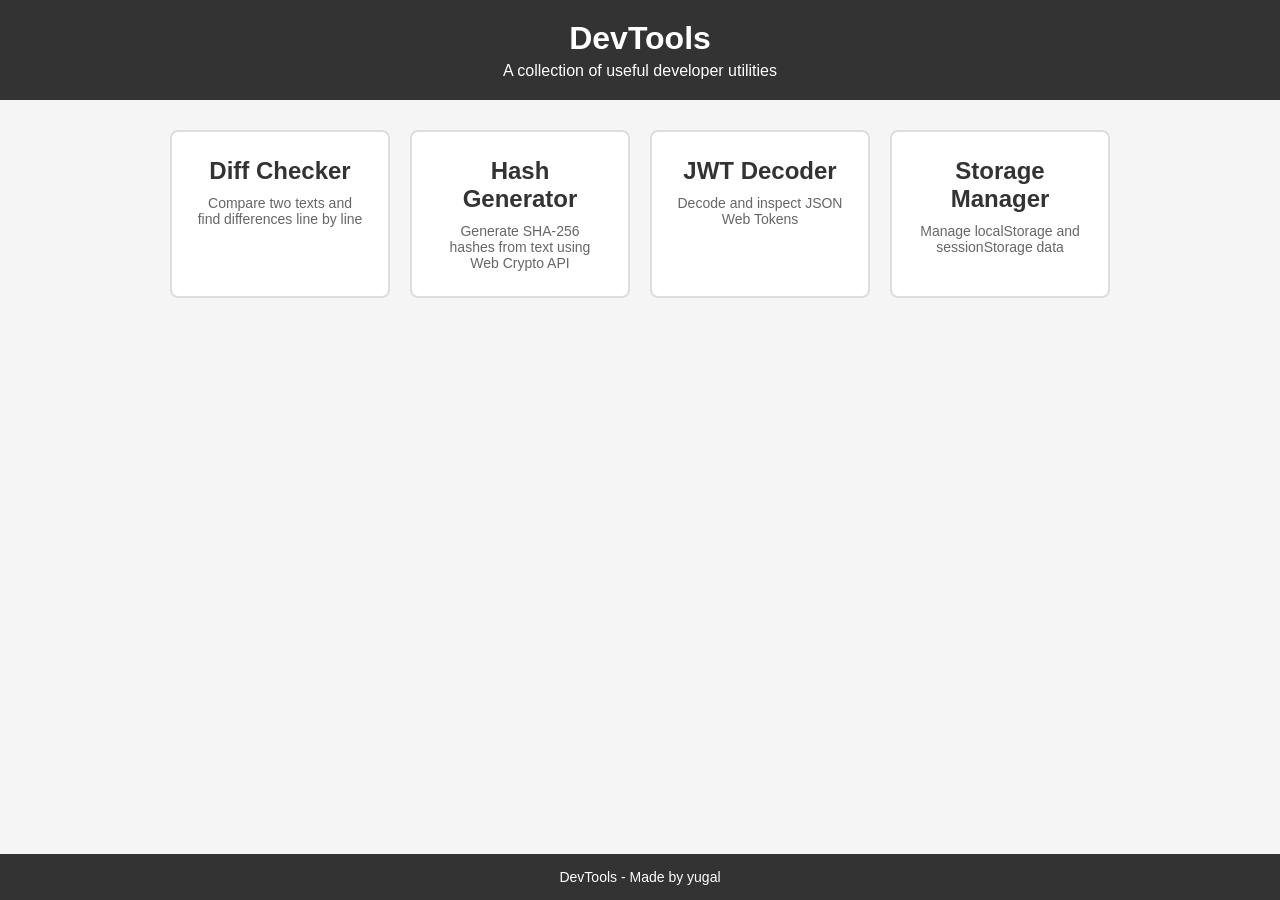
==== index.html @ 2b7f2846 "diff checker added" ====
<!DOCTYPE html>
<html lang="en">
<head>
    <meta charset="UTF-8">
    <meta name="viewport" content="width=device-width, initial-scale=1.0">
    <title>DevTools - Home</title>
    <link rel="stylesheet" href="css/style.css">
</head>
<body>
    <header>
        <h1>DevTools</h1>
        <p>A collection of useful developer utilities</p>
    </header>

    <main>
        <div class="cards">
            <a href="diff.html" class="card">
                <h2>Diff Checker</h2>
                <p>Compare two texts and find differences line by line</p>
            </a>

            <a href="hash.html" class="card">
                <h2>Hash Generator</h2>
                <p>Generate SHA-256 hashes from text using Web Crypto API</p>
            </a>

            <a href="jwt.html" class="card">
                <h2>JWT Decoder</h2>
                <p>Decode and inspect JSON Web Tokens</p>
            </a>

            <a href="storage.html" class="card">
                <h2>Storage Manager</h2>
                <p>Manage localStorage and sessionStorage data</p>
            </a>
        </div>
    </main>

    <footer>
        <p>DevTools - Made by yugal</p>
    </footer>
</body>
</html>
---- css/style.css ----
* {
    margin: 0;
    padding: 0;
    box-sizing: border-box;
}

body {
    font-family: Arial, sans-serif;
    background-color: #f5f5f5;
    min-height: 100vh;
    display: flex;
    flex-direction: column;
}

header {
    background-color: #333;
    color: white;
    padding: 20px;
    text-align: center;
}

header h1 {
    margin-bottom: 5px;
}

main {
    flex: 1;
    padding: 30px;
    max-width: 1000px;
    margin: 0 auto;
    width: 100%;
}

.cards {
    display: grid;
    grid-template-columns: repeat(auto-fit, minmax(200px, 1fr));
    gap: 20px;
}

.card {
    background-color: white;
    border: 2px solid #ddd;
    border-radius: 8px;
    padding: 25px;
    text-align: center;
    text-decoration: none;
    color: #333;
    transition: border-color 0.2s;
}

.card:hover {
    border-color: #333;
}

.card h2 {
    color: #333;
    margin-bottom: 10px;
}

.card p {
    color: #666;
    font-size: 14px;
}

footer {
    background-color: #333;
    color: white;
    padding: 15px;
    text-align: center;
    font-size: 14px;
}

/* Form elements */
.container {
    background-color: white;
    border: 2px solid #ddd;
    border-radius: 8px;
    padding: 25px;
    margin-bottom: 20px;
}

h2 {
    margin-bottom: 15px;
    color: #333;
}

label {
    display: block;
    margin-bottom: 5px;
    font-weight: bold;
}

textarea, input[type="text"] {
    width: 100%;
    padding: 10px;
    border: 1px solid #ddd;
    border-radius: 4px;
    font-family: Arial, sans-serif;
    font-size: 14px;
    margin-bottom: 15px;
}

textarea {
    resize: vertical;
}

button {
    background-color: #333;
    color: white;
    border: none;
    padding: 10px 20px;
    border-radius: 4px;
    cursor: pointer;
    font-size: 14px;
}

button:hover {
    background-color: #555;
}

.btn-secondary {
    background-color: #666;
}

.btn-secondary:hover {
    background-color: #888;
}

.btn-danger {
    background-color: #c33;
}

.btn-danger:hover {
    background-color: #a55;
}

.nav-link {
    display: inline-block;
    margin-bottom: 15px;
    color: #333;
    text-decoration: underline;
}

.result-area {
    margin-top: 20px;
    padding: 15px;
    background-color: #f9f9f9;
    border: 1px solid #ddd;
    border-radius: 4px;
    white-space: pre-wrap;
    font-family: monospace;
    font-size: 14px;
    overflow-x: auto;
}

table {
    width: 100%;
    border-collapse: collapse;
    margin-top: 15px;
}

th, td {
    border: 1px solid #ddd;
    padding: 10px;
    text-align: left;
}

th {
    background-color: #f5f5f5;
}

.copy-btn {
    margin-left: 10px;
    font-size: 12px;
    padding: 5px 10px;
}
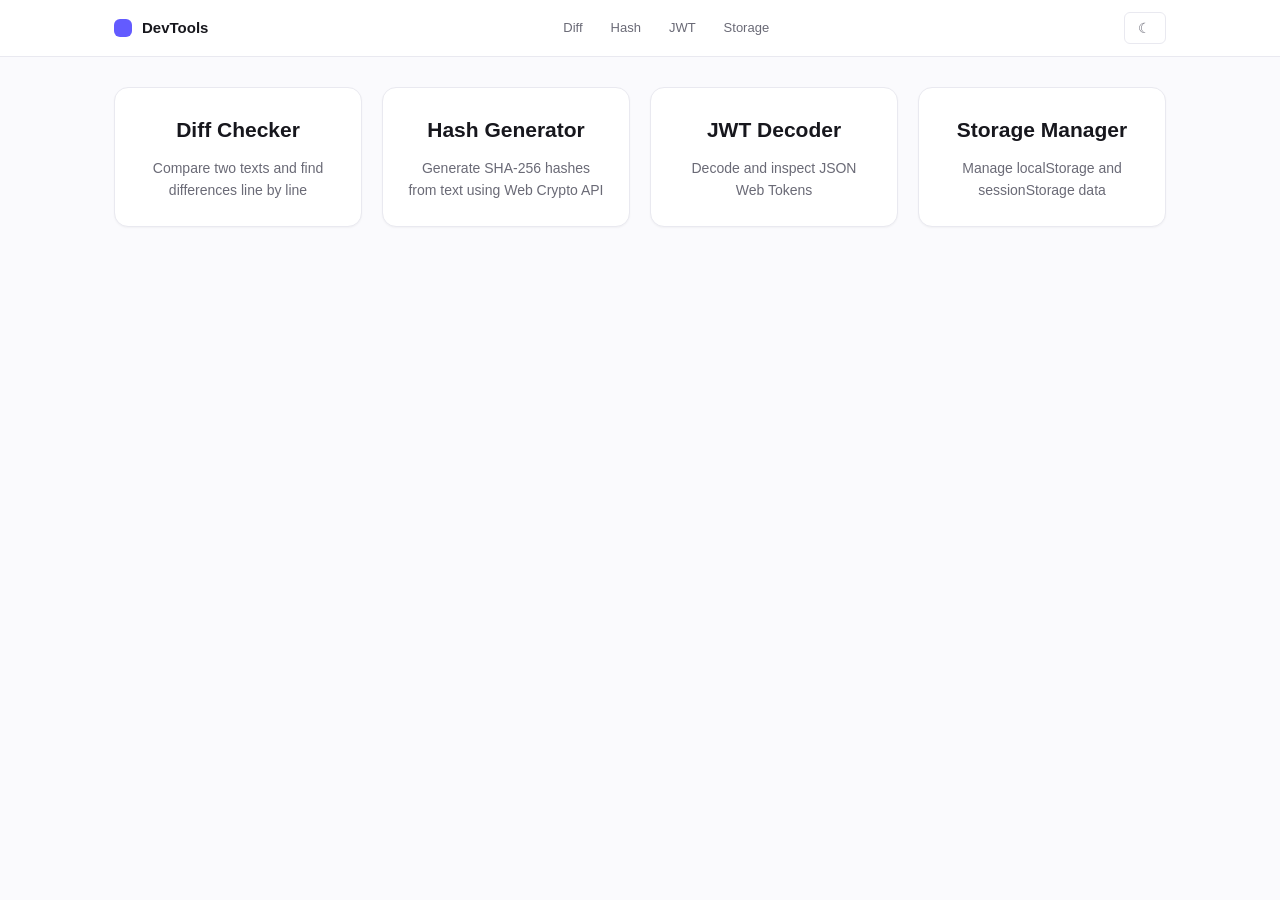
==== commit 10c81b6c: "added dark theme toggle" ====
--- a/index.html
+++ b/index.html
@@ -5,12 +5,32 @@
     <meta name="viewport" content="width=device-width, initial-scale=1.0">
     <title>DevTools - Home</title>
     <link rel="stylesheet" href="css/style.css">
+    <script>
+    (function () {
+        var t = localStorage.getItem('devtools-theme');
+        if (t !== 'dark' && t !== 'light') {
+            t = window.matchMedia('(prefers-color-scheme: dark)').matches ? 'dark' : 'light';
+        }
+        document.documentElement.dataset.theme = t;
+    })();
+    </script>
 </head>
 <body>
-    <header>
-        <h1>DevTools</h1>
-        <p>A collection of useful developer utilities</p>
-    </header>
+    <nav class="site-nav">
+        <div class="nav-inner">
+            <a class="brand" href="index.html"><span class="brand-logo"></span>DevTools</a>
+            <div class="nav-links">
+                <a class="nav-link" href="diff.html">Diff</a>
+                <a class="nav-link" href="hash.html">Hash</a>
+                <a class="nav-link" href="jwt.html">JWT</a>
+                <a class="nav-link" href="storage.html">Storage</a>
+            </div>
+            <button class="theme-toggle" type="button" aria-label="Toggle dark mode" title="Toggle dark mode" aria-pressed="false">
+                <span class="icon-moon">☾</span>
+                <span class="icon-sun">☀</span>
+            </button>
+        </div>
+    </nav>
 
     <main>
         <div class="cards">
@@ -36,8 +56,6 @@
         </div>
     </main>
 
-    <footer>
-        <p>DevTools - Made by yugal</p>
-    </footer>
+    <script src="js/theme.js"></script>
 </body>
 </html>
--- a/css/style.css
+++ b/css/style.css
@@ -1,3 +1,61 @@
+/* Design tokens */
+:root {
+    --bg: #fafafd;
+    --surface: #ffffff;
+    --surface-2: #f4f4f8;
+    --text: #17171d;
+    --text-secondary: #6a6a76;
+    --text-faint: #9a9aa6;
+    --border: #e9e9f0;
+    --border-strong: #d9d9e3;
+    --primary: #635bff;
+    --primary-hover: #5851e6;
+    --primary-soft: #eeedff;
+    --on-primary: #ffffff;
+    --success: #0e9f6e;
+    --success-soft: #e6faf3;
+    --warning: #d97a0a;
+    --warning-soft: #fff4e5;
+    --danger: #d64545;
+    --danger-soft: #fdecec;
+    --focus-ring: rgba(99, 91, 255, .25);
+    --shadow-sm: 0 1px 2px rgba(23, 23, 29, .04);
+    --shadow-md: 0 4px 12px rgba(23, 23, 29, .06);
+    --shadow-accent: 0 4px 14px rgba(99, 91, 255, .10);
+    --radius-sm: 6px;
+    --radius-md: 10px;
+    --radius-lg: 14px;
+    --font-sans: -apple-system, BlinkMacSystemFont, "Segoe UI", Roboto, "Helvetica Neue", Arial, sans-serif;
+    --font-mono: ui-monospace, "Cascadia Code", "SF Mono", Menlo, Consolas, monospace;
+    color-scheme: light;
+}
+
+:root[data-theme="dark"] {
+    --bg: #0f0f14;
+    --surface: #17171f;
+    --surface-2: #1e1e28;
+    --text: #e8e8f0;
+    --text-secondary: #9a9aa8;
+    --text-faint: #6a6a78;
+    --border: #262632;
+    --border-strong: #34344a;
+    --primary: #8784ff;
+    --primary-hover: #9694ff;
+    --primary-soft: rgba(99, 91, 255, .16);
+    --on-primary: #0f0f14;
+    --success: #3ecf8e;
+    --success-soft: rgba(14, 159, 110, .15);
+    --warning: #f5a623;
+    --warning-soft: rgba(217, 122, 10, .15);
+    --danger: #ff7a7a;
+    --danger-soft: rgba(214, 69, 69, .15);
+    --focus-ring: rgba(135, 132, 255, .28);
+    --shadow-sm: 0 1px 2px rgba(0, 0, 0, .30);
+    --shadow-md: 0 4px 12px rgba(0, 0, 0, .40);
+    --shadow-accent: 0 4px 14px rgba(135, 132, 255, .14);
+    color-scheme: dark;
+}
+
 * {
     margin: 0;
     padding: 0;
@@ -5,32 +63,131 @@
 }
 
 body {
-    font-family: Arial, sans-serif;
-    background-color: #f5f5f5;
+    font-family: var(--font-sans);
+    background-color: var(--bg);
+    color: var(--text);
     min-height: 100vh;
     display: flex;
     flex-direction: column;
-}
-
-header {
-    background-color: #333;
-    color: white;
-    padding: 20px;
-    text-align: center;
-}
-
-header h1 {
-    margin-bottom: 5px;
+    font-size: 14px;
+    line-height: 1.6;
+}
+
+/* App shell */
+.site-nav {
+    position: sticky;
+    top: 0;
+    z-index: 50;
+    background-color: var(--surface);
+    border-bottom: 1px solid var(--border);
+}
+
+.nav-inner {
+    max-width: 1100px;
+    margin: 0 auto;
+    padding: 0 24px;
+    min-height: 56px;
+    display: flex;
+    align-items: center;
+    justify-content: space-between;
+    gap: 16px;
+}
+
+.brand {
+    display: flex;
+    align-items: center;
+    gap: 10px;
+    font-size: 15px;
+    font-weight: 700;
+    color: var(--text);
+    text-decoration: none;
+}
+
+.brand-logo {
+    width: 18px;
+    height: 18px;
+    border-radius: 6px;
+    background-color: var(--primary);
+}
+
+.nav-links {
+    display: flex;
+    gap: 4px;
+    overflow-x: auto;
+}
+
+.nav-link {
+    font-size: 13px;
+    color: var(--text-secondary);
+    text-decoration: none;
+    padding: 6px 12px;
+    border-radius: 999px;
+    white-space: nowrap;
+    transition: background-color .15s ease, color .15s ease;
+}
+
+.nav-link:hover {
+    color: var(--text);
+    background-color: var(--surface-2);
+}
+
+.nav-link.active {
+    color: var(--primary);
+    background-color: var(--primary-soft);
+    font-weight: 600;
+}
+
+.theme-toggle {
+    width: 32px;
+    height: 32px;
+    flex: none;
+    display: flex;
+    align-items: center;
+    justify-content: center;
+    font-size: 14px;
+    border: 1px solid var(--border);
+    background-color: var(--surface);
+    color: var(--text-secondary);
+    border-radius: var(--radius-sm);
+    cursor: pointer;
+    transition: border-color .15s ease, color .15s ease;
+}
+
+.theme-toggle:hover {
+    border-color: var(--border-strong);
+    color: var(--text);
+}
+
+.theme-toggle .icon-sun {
+    display: none;
+}
+
+:root[data-theme="dark"] .theme-toggle .icon-sun {
+    display: inline;
+}
+
+:root[data-theme="dark"] .theme-toggle .icon-moon {
+    display: none;
+}
+
+@media (max-width: 640px) {
+    .nav-inner {
+        flex-direction: column;
+        align-items: stretch;
+        padding: 10px 16px;
+        gap: 8px;
+    }
 }
 
 main {
     flex: 1;
-    padding: 30px;
-    max-width: 1000px;
+    padding: 30px 24px;
+    max-width: 1100px;
     margin: 0 auto;
     width: 100%;
 }
 
+/* Legacy components, tokenized (redesigned in the next commit) */
 .cards {
     display: grid;
     grid-template-columns: repeat(auto-fit, minmax(200px, 1fr));
@@ -38,64 +195,64 @@
 }
 
 .card {
-    background-color: white;
-    border: 2px solid #ddd;
-    border-radius: 8px;
+    background-color: var(--surface);
+    border: 1px solid var(--border);
+    border-radius: var(--radius-lg);
     padding: 25px;
     text-align: center;
     text-decoration: none;
-    color: #333;
-    transition: border-color 0.2s;
+    color: var(--text);
+    box-shadow: var(--shadow-sm);
+    transition: border-color .2s ease, box-shadow .2s ease, transform .2s ease;
 }
 
 .card:hover {
-    border-color: #333;
+    border-color: var(--border-strong);
 }
 
 .card h2 {
-    color: #333;
+    color: var(--text);
     margin-bottom: 10px;
 }
 
 .card p {
-    color: #666;
-    font-size: 14px;
-}
-
-footer {
-    background-color: #333;
-    color: white;
-    padding: 15px;
-    text-align: center;
-    font-size: 14px;
-}
-
-/* Form elements */
+    color: var(--text-secondary);
+    font-size: 14px;
+}
+
 .container {
-    background-color: white;
-    border: 2px solid #ddd;
-    border-radius: 8px;
+    background-color: var(--surface);
+    border: 1px solid var(--border);
+    border-radius: var(--radius-lg);
     padding: 25px;
     margin-bottom: 20px;
+    box-shadow: var(--shadow-sm);
 }
 
 h2 {
     margin-bottom: 15px;
-    color: #333;
+    color: var(--text);
+}
+
+h3 {
+    color: var(--text);
 }
 
 label {
     display: block;
     margin-bottom: 5px;
     font-weight: bold;
+    color: var(--text-secondary);
 }
 
 textarea, input[type="text"] {
     width: 100%;
     padding: 10px;
-    border: 1px solid #ddd;
-    border-radius: 4px;
-    font-family: Arial, sans-serif;
+    border: 1px solid var(--border);
+    background-color: var(--surface);
+    color: var(--text);
+    border-radius: var(--radius-sm);
+    font-family: var(--font-sans);
     font-size: 14px;
     margin-bottom: 15px;
 }
@@ -105,51 +262,52 @@
 }
 
 button {
-    background-color: #333;
-    color: white;
+    background-color: var(--primary);
+    color: var(--on-primary);
     border: none;
     padding: 10px 20px;
-    border-radius: 4px;
+    border-radius: var(--radius-sm);
     cursor: pointer;
     font-size: 14px;
+    font-family: var(--font-sans);
+    transition: background-color .15s ease;
 }
 
 button:hover {
-    background-color: #555;
+    background-color: var(--primary-hover);
 }
 
 .btn-secondary {
-    background-color: #666;
+    background-color: var(--surface);
+    color: var(--text);
+    border: 1px solid var(--border-strong);
 }
 
 .btn-secondary:hover {
-    background-color: #888;
+    background-color: var(--surface-2);
 }
 
 .btn-danger {
-    background-color: #c33;
+    background-color: var(--danger-soft);
+    color: var(--danger);
+    border: 1px solid var(--danger);
 }
 
 .btn-danger:hover {
-    background-color: #a55;
-}
-
-.nav-link {
-    display: inline-block;
-    margin-bottom: 15px;
-    color: #333;
-    text-decoration: underline;
+    background-color: var(--danger);
+    color: #ffffff;
 }
 
 .result-area {
     margin-top: 20px;
     padding: 15px;
-    background-color: #f9f9f9;
-    border: 1px solid #ddd;
-    border-radius: 4px;
+    background-color: var(--surface-2);
+    border: 1px solid var(--border);
+    border-radius: var(--radius-sm);
     white-space: pre-wrap;
-    font-family: monospace;
-    font-size: 14px;
+    font-family: var(--font-mono);
+    font-size: 14px;
+    color: var(--text);
     overflow-x: auto;
 }
 
@@ -160,13 +318,18 @@
 }
 
 th, td {
-    border: 1px solid #ddd;
+    border-bottom: 1px solid var(--border);
     padding: 10px;
     text-align: left;
+    color: var(--text);
 }
 
 th {
-    background-color: #f5f5f5;
+    background-color: var(--surface-2);
+    color: var(--text-faint);
+    font-size: 11px;
+    text-transform: uppercase;
+    letter-spacing: .06em;
 }
 
 .copy-btn {
@@ -174,3 +337,8 @@
     font-size: 12px;
     padding: 5px 10px;
 }
+
+:focus-visible {
+    outline: 2px solid var(--primary);
+    outline-offset: 2px;
+}
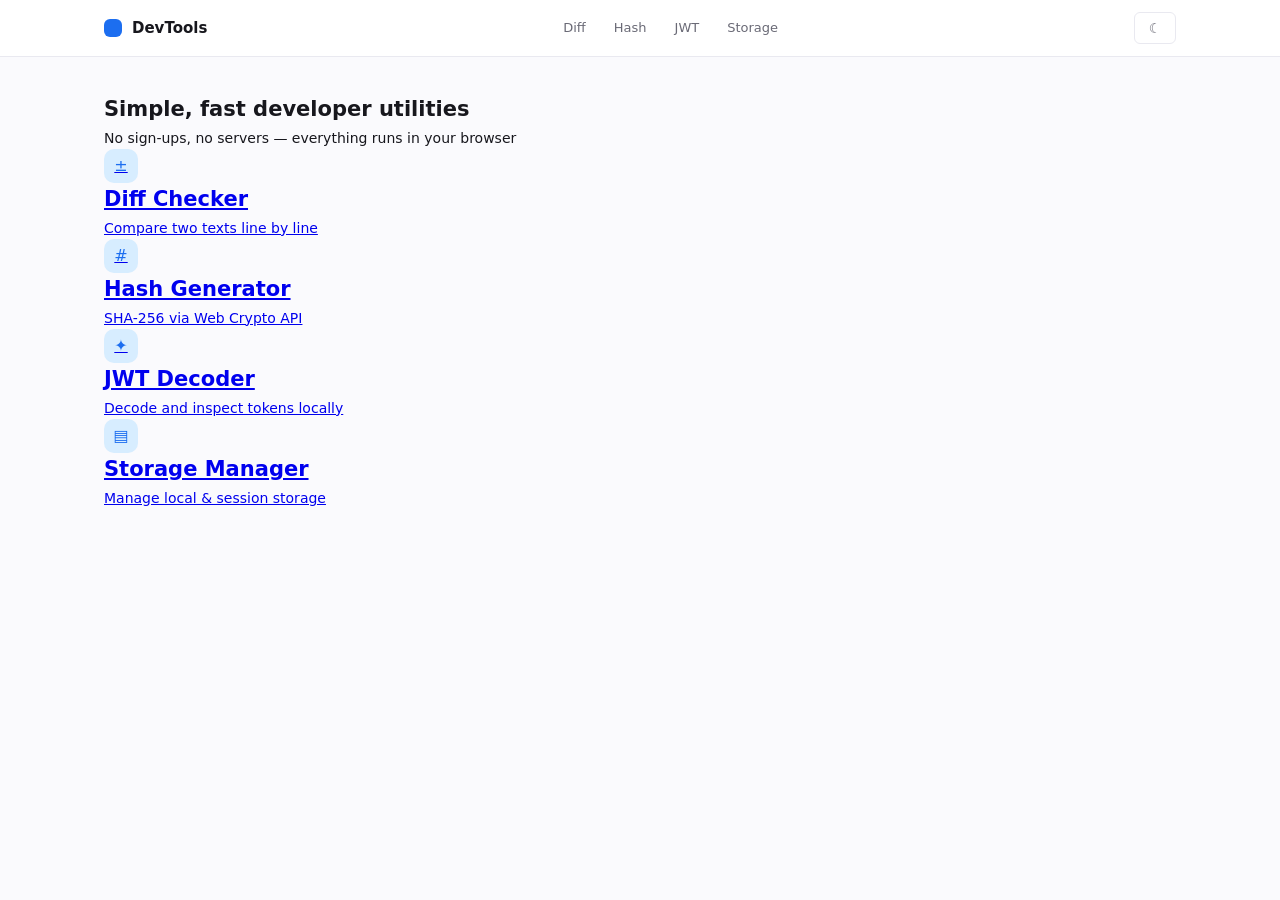
==== commit 621450ee: "redesigned ui with clean design system" ====
--- a/index.html
+++ b/index.html
@@ -33,25 +33,34 @@
     </nav>
 
     <main>
+        <section class="hero">
+            <h1>Simple, fast developer utilities</h1>
+            <p>No sign-ups, no servers — everything runs in your browser</p>
+        </section>
+
         <div class="cards">
-            <a href="diff.html" class="card">
+            <a href="diff.html" class="tool-card">
+                <div class="tool-icon tint-blue">±</div>
                 <h2>Diff Checker</h2>
-                <p>Compare two texts and find differences line by line</p>
+                <p>Compare two texts line by line</p>
             </a>
 
-            <a href="hash.html" class="card">
+            <a href="hash.html" class="tool-card">
+                <div class="tool-icon tint-indigo">#</div>
                 <h2>Hash Generator</h2>
-                <p>Generate SHA-256 hashes from text using Web Crypto API</p>
+                <p>SHA-256 via Web Crypto API</p>
             </a>
 
-            <a href="jwt.html" class="card">
+            <a href="jwt.html" class="tool-card">
+                <div class="tool-icon tint-green">✦</div>
                 <h2>JWT Decoder</h2>
-                <p>Decode and inspect JSON Web Tokens</p>
+                <p>Decode and inspect tokens locally</p>
             </a>
 
-            <a href="storage.html" class="card">
+            <a href="storage.html" class="tool-card">
+                <div class="tool-icon tint-amber">▤</div>
                 <h2>Storage Manager</h2>
-                <p>Manage localStorage and sessionStorage data</p>
+                <p>Manage local & session storage</p>
             </a>
         </div>
     </main>
--- a/css/style.css
+++ b/css/style.css
@@ -8,9 +8,9 @@
     --text-faint: #9a9aa6;
     --border: #e9e9f0;
     --border-strong: #d9d9e3;
-    --primary: #635bff;
-    --primary-hover: #5851e6;
-    --primary-soft: #eeedff;
+    --primary: oklch(57% 0.21 260);
+    --primary-hover: oklch(50% 0.22 260);
+    --primary-soft: oklch(94% 0.05 258);
     --on-primary: #ffffff;
     --success: #0e9f6e;
     --success-soft: #e6faf3;
@@ -18,41 +18,42 @@
     --warning-soft: #fff4e5;
     --danger: #d64545;
     --danger-soft: #fdecec;
-    --focus-ring: rgba(99, 91, 255, .25);
+    --focus-ring: oklch(57% 0.21 260 / .25);
     --shadow-sm: 0 1px 2px rgba(23, 23, 29, .04);
     --shadow-md: 0 4px 12px rgba(23, 23, 29, .06);
-    --shadow-accent: 0 4px 14px rgba(99, 91, 255, .10);
+    --shadow-accent: 0 4px 14px oklch(57% 0.21 260 / .10);
     --radius-sm: 6px;
     --radius-md: 10px;
     --radius-lg: 14px;
-    --font-sans: -apple-system, BlinkMacSystemFont, "Segoe UI", Roboto, "Helvetica Neue", Arial, sans-serif;
-    --font-mono: ui-monospace, "Cascadia Code", "SF Mono", Menlo, Consolas, monospace;
+    --font-display: "Space Grotesk", "Inter", ui-sans-serif, system-ui, -apple-system, "Segoe UI", sans-serif;
+    --font-sans: "Inter", ui-sans-serif, system-ui, -apple-system, BlinkMacSystemFont, "Segoe UI", Roboto, "Helvetica Neue", Arial, sans-serif;
+    --font-mono: "JetBrains Mono", ui-monospace, "Cascadia Code", "SF Mono", Menlo, Consolas, monospace;
     color-scheme: light;
 }
 
 :root[data-theme="dark"] {
-    --bg: #0f0f14;
-    --surface: #17171f;
-    --surface-2: #1e1e28;
-    --text: #e8e8f0;
-    --text-secondary: #9a9aa8;
-    --text-faint: #6a6a78;
-    --border: #262632;
-    --border-strong: #34344a;
-    --primary: #8784ff;
-    --primary-hover: #9694ff;
-    --primary-soft: rgba(99, 91, 255, .16);
-    --on-primary: #0f0f14;
-    --success: #3ecf8e;
-    --success-soft: rgba(14, 159, 110, .15);
-    --warning: #f5a623;
-    --warning-soft: rgba(217, 122, 10, .15);
-    --danger: #ff7a7a;
-    --danger-soft: rgba(214, 69, 69, .15);
-    --focus-ring: rgba(135, 132, 255, .28);
-    --shadow-sm: 0 1px 2px rgba(0, 0, 0, .30);
-    --shadow-md: 0 4px 12px rgba(0, 0, 0, .40);
-    --shadow-accent: 0 4px 14px rgba(135, 132, 255, .14);
+    --bg: #0a0a0a;
+    --surface: #141414;
+    --surface-2: #1b1b1b;
+    --text: #f4f4f5;
+    --text-secondary: #a1a1aa;
+    --text-faint: #71717a;
+    --border: #27272a;
+    --border-strong: #3f3f46;
+    --primary: oklch(70% 0.17 262);
+    --primary-hover: oklch(76% 0.15 262);
+    --primary-soft: oklch(27% 0.07 260);
+    --on-primary: #0a0a0a;
+    --success: #4ade80;
+    --success-soft: rgba(74, 222, 128, .15);
+    --warning: #fbbf24;
+    --warning-soft: rgba(251, 191, 36, .15);
+    --danger: #f87171;
+    --danger-soft: rgba(248, 113, 113, .15);
+    --focus-ring: oklch(70% 0.17 262 / .30);
+    --shadow-sm: 0 1px 2px rgba(0, 0, 0, .45);
+    --shadow-md: 0 4px 12px rgba(0, 0, 0, .55);
+    --shadow-accent: 0 4px 14px oklch(70% 0.17 262 / .16);
     color-scheme: dark;
 }
 
@@ -83,7 +84,7 @@
 }
 
 .nav-inner {
-    max-width: 1100px;
+    max-width: 1120px;
     margin: 0 auto;
     padding: 0 24px;
     min-height: 56px;
@@ -107,7 +108,7 @@
     width: 18px;
     height: 18px;
     border-radius: 6px;
-    background-color: var(--primary);
+    background: var(--primary);
 }
 
 .nav-links {
@@ -181,100 +182,127 @@
 
 main {
     flex: 1;
-    padding: 30px 24px;
-    max-width: 1100px;
+    padding: 36px 24px 64px;
+    max-width: 1120px;
     margin: 0 auto;
     width: 100%;
 }
 
-/* Legacy components, tokenized (redesigned in the next commit) */
-.cards {
-    display: grid;
-    grid-template-columns: repeat(auto-fit, minmax(200px, 1fr));
-    gap: 20px;
-}
-
-.card {
+/* Page header (tool pages) */
+.page-head {
+    display: flex;
+    align-items: center;
+    gap: 14px;
+    margin-bottom: 24px;
+}
+
+.page-title {
+    font-family: var(--font-display);
+    font-size: 26px;
+    font-weight: 600;
+    letter-spacing: -.025em;
+    color: var(--text);
+    line-height: 1.2;
+}
+
+.page-desc {
+    font-size: 13px;
+    color: var(--text-secondary);
+    margin-top: 2px;
+}
+
+/* Tool icon chips */
+.tool-icon {
+    width: 34px;
+    height: 34px;
+    flex: none;
+    display: flex;
+    align-items: center;
+    justify-content: center;
+    border-radius: var(--radius-md);
+    font-size: 16px;
+    transition: transform .15s ease;
+}
+
+.tint-indigo, .tint-blue, .tint-green, .tint-amber {
+    background: var(--primary-soft);
+    color: var(--primary);
+}
+
+
+/* Content panels */
+.container {
     background-color: var(--surface);
     border: 1px solid var(--border);
-    border-radius: var(--radius-lg);
-    padding: 25px;
-    text-align: center;
-    text-decoration: none;
-    color: var(--text);
-    box-shadow: var(--shadow-sm);
-    transition: border-color .2s ease, box-shadow .2s ease, transform .2s ease;
-}
-
-.card:hover {
-    border-color: var(--border-strong);
-}
-
-.card h2 {
-    color: var(--text);
-    margin-bottom: 10px;
-}
-
-.card p {
-    color: var(--text-secondary);
-    font-size: 14px;
-}
-
-.container {
-    background-color: var(--surface);
-    border: 1px solid var(--border);
-    border-radius: var(--radius-lg);
-    padding: 25px;
+    border-radius: var(--radius-md);
+    padding: 20px;
     margin-bottom: 20px;
     box-shadow: var(--shadow-sm);
 }
 
-h2 {
-    margin-bottom: 15px;
-    color: var(--text);
-}
-
 h3 {
-    color: var(--text);
-}
-
+    font-size: 15px;
+    font-weight: 600;
+    color: var(--text);
+    margin-bottom: 12px;
+}
+
+/* Forms */
 label {
     display: block;
-    margin-bottom: 5px;
-    font-weight: bold;
+    font-size: 13px;
+    font-weight: 600;
     color: var(--text-secondary);
-}
-
-textarea, input[type="text"] {
+    margin-bottom: 6px;
+}
+
+textarea, input[type="text"], select {
     width: 100%;
-    padding: 10px;
+    padding: 10px 12px;
     border: 1px solid var(--border);
     background-color: var(--surface);
     color: var(--text);
     border-radius: var(--radius-sm);
     font-family: var(--font-sans);
-    font-size: 14px;
-    margin-bottom: 15px;
+    font-size: 13.5px;
+    margin-bottom: 14px;
+    transition: border-color .15s ease, box-shadow .15s ease;
+}
+
+textarea:focus, input[type="text"]:focus, select:focus {
+    outline: none;
+    border-color: var(--primary);
+    box-shadow: 0 0 0 3px var(--focus-ring);
 }
 
 textarea {
     resize: vertical;
 }
 
+textarea.mono, input.mono {
+    font-family: var(--font-mono);
+    font-size: 13px;
+}
+
+/* Buttons */
 button {
+    font-family: var(--font-sans);
+    font-size: 14px;
+    padding: 10px 20px;
+    border-radius: var(--radius-sm);
+    border: none;
+    cursor: pointer;
     background-color: var(--primary);
     color: var(--on-primary);
-    border: none;
-    padding: 10px 20px;
-    border-radius: var(--radius-sm);
-    cursor: pointer;
-    font-size: 14px;
-    font-family: var(--font-sans);
-    transition: background-color .15s ease;
+    transition: background-color .15s ease, color .15s ease, border-color .15s ease;
 }
 
 button:hover {
     background-color: var(--primary-hover);
+}
+
+button + button {
+    margin-left: 8px;
 }
 
 .btn-secondary {
@@ -298,47 +326,59 @@
     color: #ffffff;
 }
 
-.result-area {
-    margin-top: 20px;
-    padding: 15px;
-    background-color: var(--surface-2);
-    border: 1px solid var(--border);
-    border-radius: var(--radius-sm);
-    white-space: pre-wrap;
-    font-family: var(--font-mono);
-    font-size: 14px;
-    color: var(--text);
-    overflow-x: auto;
-}
-
-table {
-    width: 100%;
-    border-collapse: collapse;
-    margin-top: 15px;
-}
-
-th, td {
-    border-bottom: 1px solid var(--border);
-    padding: 10px;
-    text-align: left;
-    color: var(--text);
-}
-
-th {
-    background-color: var(--surface-2);
-    color: var(--text-faint);
-    font-size: 11px;
-    text-transform: uppercase;
-    letter-spacing: .06em;
-}
-
 .copy-btn {
     margin-left: 10px;
     font-size: 12px;
     padding: 5px 10px;
 }
 
+.action-btn {
+    padding: 5px 10px;
+    font-size: 12px;
+}
+
+/* Browser surfaces: selection + scrollbars themed from the palette */
+::selection {
+    background: rgba(99, 91, 255, .22);
+}
+
+:root[data-theme="dark"] ::selection {
+    background: rgba(135, 132, 255, .30);
+}
+
+::-webkit-scrollbar {
+    width: 10px;
+    height: 10px;
+}
+
+::-webkit-scrollbar-track {
+    background: transparent;
+}
+
+::-webkit-scrollbar-thumb {
+    background: var(--border-strong);
+    border-radius: 999px;
+    border: 2px solid var(--bg);
+}
+
+::-webkit-scrollbar-thumb:hover {
+    background: var(--text-faint);
+}
+
+/* Focus visibility + reduced motion */
 :focus-visible {
     outline: 2px solid var(--primary);
     outline-offset: 2px;
-}
+    border-radius: var(--radius-sm);
+}
+
+@media (prefers-reduced-motion: reduce) {
+    html {
+        scroll-behavior: auto;
+    }
+
+    *, *::before, *::after {
+        transition-duration: .01ms !important;
+        animation-duration: .01ms !important;
+    }
+}
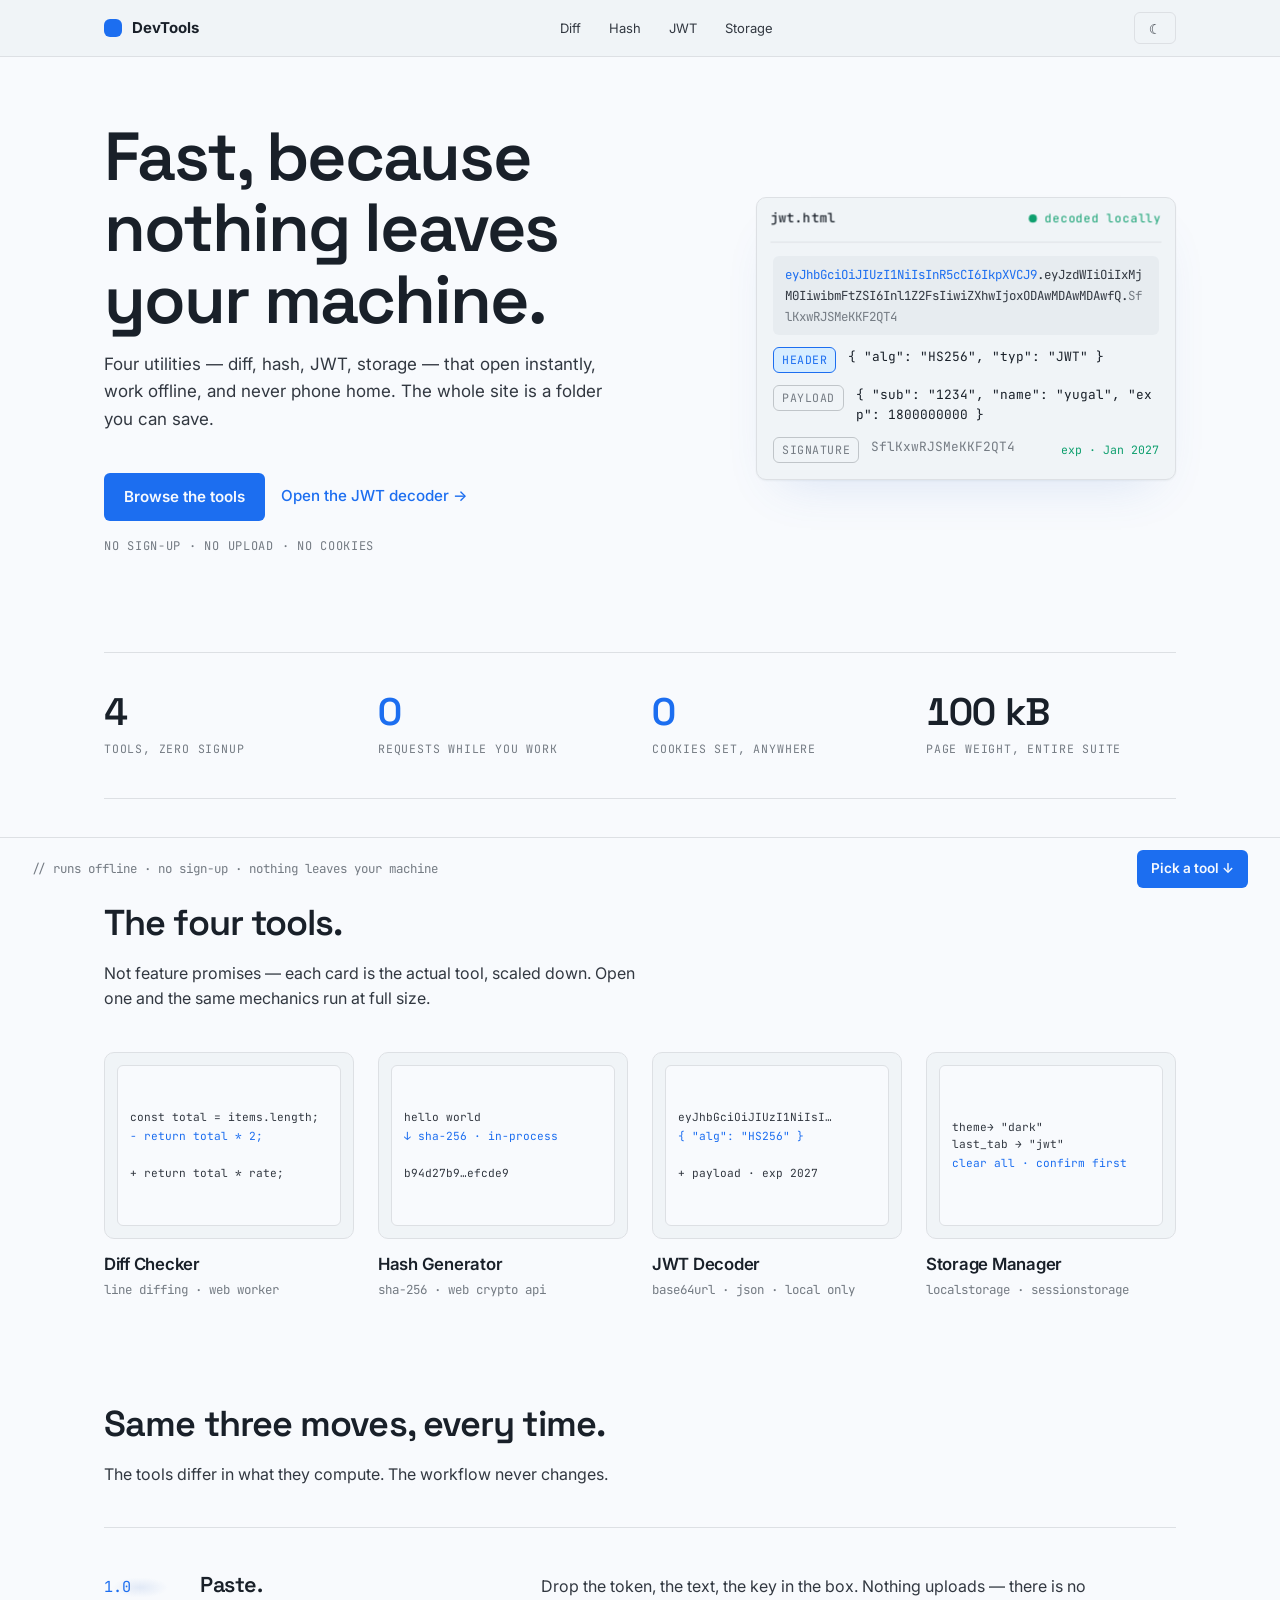
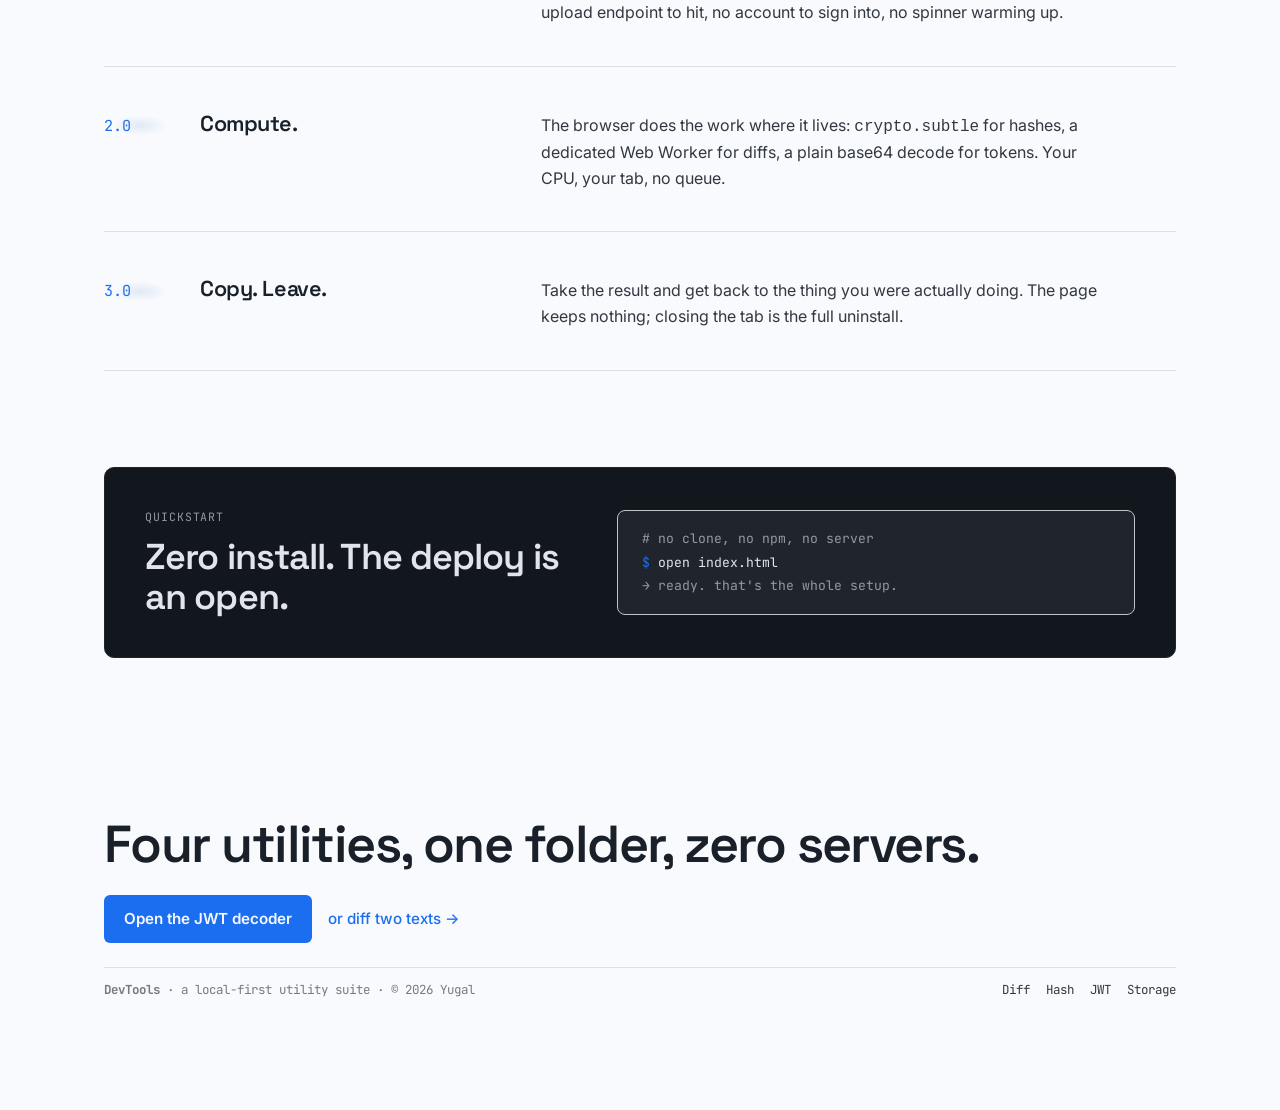
==== commit b4b390a6: "redesigned landing page" ====
--- a/index.html
+++ b/index.html
@@ -3,8 +3,10 @@
 <head>
     <meta charset="UTF-8">
     <meta name="viewport" content="width=device-width, initial-scale=1.0">
-    <title>DevTools - Home</title>
+    <title>DevTools — Fast, local, developer utilities</title>
+    <link rel="stylesheet" href="https://fonts.googleapis.com/css2?family=Space+Grotesk:wght@400;500;600;700&family=Inter:wght@400;500;600&family=JetBrains+Mono:wght@400;500;600&display=swap">
     <link rel="stylesheet" href="css/style.css">
+    <link rel="stylesheet" href="css/landing.css">
     <script>
     (function () {
         var t = localStorage.getItem('devtools-theme');
@@ -15,7 +17,7 @@
     })();
     </script>
 </head>
-<body>
+<body class="home-page">
     <nav class="site-nav">
         <div class="nav-inner">
             <a class="brand" href="index.html"><span class="brand-logo"></span>DevTools</a>
@@ -32,38 +34,161 @@
         </div>
     </nav>
 
-    <main>
-        <section class="hero">
-            <h1>Simple, fast developer utilities</h1>
-            <p>No sign-ups, no servers — everything runs in your browser</p>
+    <main class="landing">
+
+        <!-- H2 · Split diptych: headline + lede left, live product exhibit right -->
+        <section class="hero-split">
+            <div class="hero-copy">
+                <h1>Fast, because nothing leaves your machine.</h1>
+                <p class="hero-lede">Four utilities — diff, hash, JWT, storage — that open instantly, work offline, and never phone home. The whole site is a folder you can save.</p>
+                <div class="hero-actions">
+                    <a class="cta-solid" href="#tools">Browse the tools</a>
+                    <a class="link-quiet" href="jwt.html">Open the JWT decoder →</a>
+                </div>
+                <p class="hero-meta">no sign-up · no upload · no cookies</p>
+            </div>
+
+            <figure class="stage" aria-hidden="true">
+                <span class="hotspot hs-tl"></span>
+                <span class="hotspot hs-tc"></span>
+                <span class="hotspot hs-tr"></span>
+                <span class="hotspot hs-ml"></span>
+                <span class="hotspot hs-mc"></span>
+                <span class="hotspot hs-mr"></span>
+                <span class="hotspot hs-bl"></span>
+                <span class="hotspot hs-bc"></span>
+                <span class="hotspot hs-br"></span>
+
+                <div class="exhibit">
+                    <div class="ex-head">
+                        <span class="ex-title">jwt.html</span>
+                        <span class="ex-status">decoded locally</span>
+                    </div>
+                    <div class="ex-token">
+                        <span class="tok-h">eyJhbGciOiJIUzI1NiIsInR5cCI6IkpXVCJ9</span>.<span class="tok-p">eyJzdWIiOiIxMjM0IiwibmFtZSI6Inl1Z2FsIiwiZXhwIjoxODAwMDAwMDAwfQ</span>.<span class="tok-s">SflKxwRJSMeKKF2QT4</span>
+                    </div>
+                    <div class="ex-row">
+                        <span class="ex-tag ex-tag--accent">Header</span>
+                        <span class="ex-code">{ "alg": "HS256", "typ": "JWT" }</span>
+                    </div>
+                    <div class="ex-row">
+                        <span class="ex-tag">Payload</span>
+                        <span class="ex-code">{ "sub": "1234", "name": "yugal", "exp": 1800000000 }</span>
+                    </div>
+                    <div class="ex-row">
+                        <span class="ex-tag">Signature</span>
+                        <span class="ex-code"><span class="dim">SflKxwRJSMeKKF2QT4</span></span>
+                        <span class="ex-note">exp · Jan 2027</span>
+                    </div>
+                </div>
+            </figure>
         </section>
 
-        <div class="cards">
-            <a href="diff.html" class="tool-card">
-                <div class="tool-icon tint-blue">±</div>
-                <h2>Diff Checker</h2>
-                <p>Compare two texts line by line</p>
+        <!-- T4 · Numbered stat strip: every number real and measured -->
+        <section class="stat-strip reveal">
+            <div><b>4</b><span>tools, zero signup</span></div>
+            <div class="zero"><b>0</b><span>requests while you work</span></div>
+            <div class="zero"><b>0</b><span>cookies set, anywhere</span></div>
+            <div><b>100&nbsp;kB</b><span>page weight, entire suite</span></div>
+        </section>
+
+        <!-- F6 · Product card grid: the four tools, each shown working -->
+        <h2 class="section-kicker" id="tools">The four tools.</h2>
+        <p class="section-sub">Not feature promises — each card is the actual tool, scaled down. Open one and the same mechanics run at full size.</p>
+
+        <section class="product-grid">
+            <a class="product reveal" href="diff.html">
+                <span class="product__media">
+                    <span class="exhibit-lite" aria-hidden="true">const total = items.length;<br><span class="accent-text">− return total * 2;</span><br>+ return total * rate;</span>
+                </span>
+                <span class="product__go" aria-hidden="true">→</span>
+                <h3 class="product__name">Diff Checker</h3>
+                <p class="product__price">line diffing · web worker</p>
             </a>
 
-            <a href="hash.html" class="tool-card">
-                <div class="tool-icon tint-indigo">#</div>
-                <h2>Hash Generator</h2>
-                <p>SHA-256 via Web Crypto API</p>
+            <a class="product reveal" href="hash.html">
+                <span class="product__media">
+                    <span class="exhibit-lite" aria-hidden="true">hello world<br><span class="accent-text">↓ sha-256 · in-process</span><br>b94d27b9…efcde9</span>
+                </span>
+                <span class="product__go" aria-hidden="true">→</span>
+                <h3 class="product__name">Hash Generator</h3>
+                <p class="product__price">sha-256 · web crypto api</p>
             </a>
 
-            <a href="jwt.html" class="tool-card">
-                <div class="tool-icon tint-green">✦</div>
-                <h2>JWT Decoder</h2>
-                <p>Decode and inspect tokens locally</p>
+            <a class="product reveal" href="jwt.html">
+                <span class="product__media">
+                    <span class="exhibit-lite" aria-hidden="true">eyJhbGciOiJIUzI1NiIsI…<br><span class="accent-text">{ "alg": "HS256" }</span><br>+ payload · exp 2027</span>
+                </span>
+                <span class="product__go" aria-hidden="true">→</span>
+                <h3 class="product__name">JWT Decoder</h3>
+                <p class="product__price">base64url · json · local only</p>
             </a>
 
-            <a href="storage.html" class="tool-card">
-                <div class="tool-icon tint-amber">▤</div>
-                <h2>Storage Manager</h2>
-                <p>Manage local & session storage</p>
+            <a class="product reveal" href="storage.html">
+                <span class="product__media">
+                    <span class="exhibit-lite" aria-hidden="true">theme→ "dark"<br>last_tab → "jwt"<br><span class="accent-text">clear all · confirm first</span></span>
+                </span>
+                <span class="product__go" aria-hidden="true">→</span>
+                <h3 class="product__name">Storage Manager</h3>
+                <p class="product__price">localstorage · sessionstorage</p>
             </a>
-        </div>
+        </section>
+
+        <!-- F4 · Step sequence: the universal flow every tool shares -->
+        <h2 class="section-kicker reveal">Same three moves, every time.</h2>
+        <p class="section-sub reveal">The tools differ in what they compute. The workflow never changes.</p>
+
+        <ol class="steps">
+            <li class="reveal">
+                <span class="stage">1.0</span>
+                <h3>Paste.</h3>
+                <p>Drop the token, the text, the key in the box. Nothing uploads — there is no upload endpoint to hit, no account to sign into, no spinner warming up.</p>
+            </li>
+            <li class="reveal">
+                <span class="stage">2.0</span>
+                <h3>Compute.</h3>
+                <p>The browser does the work where it lives: <code>crypto.subtle</code> for hashes, a dedicated Web Worker for diffs, a plain base64 decode for tokens. Your CPU, your tab, no queue.</p>
+            </li>
+            <li class="reveal">
+                <span class="stage">3.0</span>
+                <h3>Copy. Leave.</h3>
+                <p>Take the result and get back to the thing you were actually doing. The page keeps nothing; closing the tab is the full uninstall.</p>
+            </li>
+        </ol>
+
+        <!-- Graphite quickstart band — Cobalt's one dark beat -->
+        <section class="quickstart reveal" aria-label="Zero install">
+            <div>
+                <p class="qs-meta">Quickstart</p>
+                <h2>Zero install. The deploy is an open.</h2>
+            </div>
+            <div class="qs-term">
+                <span class="c"># no clone, no npm, no server</span><br>
+                <span class="p">$</span> <span class="v">open index.html</span><br>
+                <span class="c">→ ready. that's the whole setup.</span>
+            </div>
+        </section>
+
+        <!-- Ft5 · Statement footer -->
+        <footer class="foot-stmt reveal">
+            <p class="foot-stmt__line">Four utilities, one folder, zero servers.</p>
+            <div class="foot-stmt__actions">
+                <a class="cta-solid" href="jwt.html">Open the JWT decoder</a>
+                <a class="link-quiet" href="diff.html">or diff two texts →</a>
+            </div>
+            <div class="foot-stmt__meta">
+                <span><strong>DevTools</strong> · a local-first utility suite · © 2026 Yugal</span>
+                <span><a href="diff.html">Diff</a><a href="hash.html">Hash</a><a href="jwt.html">JWT</a><a href="storage.html">Storage</a></span>
+            </div>
+        </footer>
+
     </main>
+
+    <!-- C4 · Sticky bottom bar: the CTA, always reachable -->
+    <aside class="cta-sticky">
+        <span class="note">// runs offline · no sign-up · nothing leaves your machine</span>
+        <a class="cta-solid" href="#tools">Pick a tool ↓</a>
+    </aside>
 
     <script src="js/theme.js"></script>
 </body>
--- a/css/landing.css
+++ b/css/landing.css
@@ -0,0 +1,723 @@
+/* Hallmark · genre: modern-minimal · macrostructure: Workbench · theme: Cobalt · enrichment: 3D tilt exhibit · nav: preserved bordered hairline shell (shared with tool pages) · footer: Ft5 Statement
+ * Archetypes: H2 Split Diptych · T4 Numbered stat strip · F4 Step sequence · F6 Product card grid · C4 Sticky bottom bar · C1 solid cobalt chip · Ft5 Statement
+ * Hallmark · pre-emit critique: P5 H5 E5 S4 R4 V5
+ * audience: developers · use: sell/persuade · tone: technical
+ * contrast: pass (40–41) · mobile: pass (34, 49, 50–57) · honest: pass (46) · chrome: pass (47) · tokens: pass (48) · icons: pass (30)
+ */
+
+/* Page-edge safety (gate 34; clip preserves sticky) */
+html { overflow-x: clip; }
+body { overflow-x: clip; }
+html { scroll-behavior: smooth; }
+
+/* ---- Cobalt token block (theme: cobalt · L 98.5% cool paper · signal cobalt · grotesk + mono) ---- */
+:root {
+    --color-paper:      oklch(98.5% 0.004 250);
+    --color-paper-2:    oklch(96.5% 0.006 250);
+    --color-paper-3:    oklch(94%   0.008 250);
+    --color-rule:       oklch(90.5% 0.006 250);
+    --color-rule-2:     oklch(82%   0.008 250);
+    --color-neutral:    oklch(58%   0.015 255);
+    --color-muted:      oklch(45%   0.02  255);
+    --color-ink:        oklch(24%   0.02  258);
+    --color-ink-2:      oklch(34%   0.018 257);
+    --color-accent:     oklch(57%   0.21  260);
+    --color-accent-deep: oklch(50%  0.22  260);
+    --color-accent-soft: oklch(94%  0.05  258);
+    --color-accent-ring: oklch(57%  0.21  260 / .28);
+    --color-accent-mark: oklch(57%  0.21  260 / .22);
+    --color-accent-ink:  oklch(98%  0.01  260);
+
+    --color-graphite:    oklch(20% 0.016 260);
+    --color-graphite-2:  oklch(26% 0.016 260);
+    --color-graphite-ink: oklch(92% 0.010 260);
+    --color-graphite-dim: oklch(68% 0.012 260);
+
+    --font-display: "Space Grotesk", ui-sans-serif, system-ui, "Segoe UI", sans-serif;
+    --font-body:    "Inter", ui-sans-serif, system-ui, "Segoe UI", sans-serif;
+    --font-mono:    "JetBrains Mono", ui-monospace, "Cascadia Code", "SF Mono", Menlo, Consolas, monospace;
+
+    --space-3xs: 0.125rem;
+    --space-2xs: 0.25rem;
+    --space-xs:  0.5rem;
+    --space-sm:  0.75rem;
+    --space-md:  1rem;
+    --space-lg:  1.5rem;
+    --space-xl:  2.5rem;
+    --space-2xl: 4rem;
+    --space-3xl: 6rem;
+
+    --ease-out:  cubic-bezier(0.16, 1, 0.3, 1);
+    --dur-micro: 120ms;
+    --dur-short: 220ms;
+    --dur-long:  460ms;
+
+    --whisper: 0 1px 2px oklch(24% 0.02 258 / .05);
+}
+
+:root[data-theme="dark"] {
+    --color-paper:      #0a0a0a;
+    --color-paper-2:    #141414;
+    --color-paper-3:    #1b1b1b;
+    --color-rule:       #27272a;
+    --color-rule-2:     #3f3f46;
+    --color-neutral:    #9a9aa8;
+    --color-muted:      #71717a;
+    --color-ink:        #f4f4f5;
+    --color-ink-2:      #a1a1aa;
+    --color-accent:     oklch(70% 0.17 262);
+    --color-accent-deep: oklch(76% 0.15 262);
+    --color-accent-soft: oklch(27% 0.07 260);
+    --color-accent-ring: oklch(70% 0.17 262 / .30);
+    --color-accent-mark: oklch(70% 0.17 262 / .30);
+    --color-accent-ink:  #0a0a0a;
+
+    --color-graphite:    #16161a;
+    --color-graphite-2:  #26262e;
+    --color-graphite-ink: #f4f4f5;
+    --color-graphite-dim: #9a9aa8;
+
+    --whisper: 0 1px 2px rgb(0 0 0 / .5);
+}
+
+/* Cobalt feeds the shared shell — home page only */
+body.home-page {
+    --bg:            var(--color-paper);
+    --surface:       var(--color-paper-2);
+    --surface-2:     var(--color-paper-3);
+    --text:          var(--color-ink);
+    --text-secondary: var(--color-ink-2);
+    --text-faint:    var(--color-neutral);
+    --border:        var(--color-rule);
+    --border-strong: var(--color-rule-2);
+    --primary:       var(--color-accent);
+    --primary-hover: var(--color-accent-deep);
+    --primary-soft:  var(--color-accent-soft);
+    --focus-ring:    var(--color-accent-ring);
+    --shadow-accent: 0 4px 14px oklch(57% 0.20 260 / .14);
+
+    font-family: var(--font-body);
+}
+
+body.home-page ::selection { background: var(--color-accent-mark); }
+
+.accent-text { color: var(--color-accent); }
+
+body.home-page .brand-logo { background: var(--color-accent); }
+
+body.home-page .nav-link.active {
+    background: transparent;
+    color: var(--color-accent);
+}
+
+main.landing {
+    flex: 1;
+    width: 100%;
+    max-width: 1120px;
+    margin: 0 auto;
+    padding: 0 24px;
+    padding-bottom: 72px; /* room for the sticky bar */
+}
+
+/* ============================ H2 · Split diptych hero (+ 3D tilt stage) ============================ */
+
+.hero-split {
+    display: grid;
+    grid-template-columns: 7fr 5fr;
+    gap: var(--space-2xl);
+    align-items: center;
+    padding: var(--space-2xl) 0 var(--space-3xl);
+}
+
+.hero-copy h1 {
+    font-family: var(--font-display);
+    font-size: clamp(2.5rem, 5vw + .5rem, 4.25rem);
+    font-weight: 600;
+    letter-spacing: -.03em;
+    line-height: 1.05;
+    color: var(--color-ink);
+    text-wrap: balance;
+    overflow-wrap: anywhere;
+    min-width: 0;
+}
+
+.hero-lede {
+    font-size: 1.0625rem;
+    line-height: 1.6;
+    color: var(--color-ink-2);
+    margin-top: var(--space-md);
+    max-width: 46ch;
+}
+
+.hero-actions {
+    display: flex;
+    align-items: center;
+    gap: var(--space-md);
+    flex-wrap: wrap;
+    margin-top: var(--space-xl);
+}
+
+.hero-meta {
+    font-family: var(--font-mono);
+    font-size: .75rem;
+    letter-spacing: .06em;
+    text-transform: uppercase;
+    color: var(--color-neutral);
+    margin-top: var(--space-md);
+}
+
+/* C1-flavoured solid cobalt chip + C3 typographic link */
+.cta-solid {
+    display: inline-flex;
+    align-items: center;
+    white-space: nowrap;
+    background: var(--color-accent);
+    color: var(--color-accent-ink);
+    font-size: .95rem;
+    font-weight: 600;
+    text-decoration: none;
+    padding: 12px 20px;
+    border-radius: 6px;
+    transition: background-color var(--dur-short) var(--ease-out), transform var(--dur-short) var(--ease-out);
+}
+
+.cta-solid:hover { background: var(--color-accent-deep); transform: translateY(-1px); }
+.cta-solid:active { transform: translateY(0); }
+
+.link-quiet {
+    white-space: nowrap;
+    font-size: .95rem;
+    font-weight: 500;
+    color: var(--color-accent);
+    text-decoration: none;
+    border-bottom: 1px solid transparent;
+    transition: border-color 150ms var(--ease-out), color 150ms var(--ease-out);
+}
+
+.link-quiet:hover {
+    color: var(--color-accent-deep);
+    border-bottom-color: var(--color-accent-deep);
+}
+
+/* The stage: cursor-tracked 3D tilt on the product exhibit */
+.stage {
+    position: relative;
+    perspective: 1400px;
+}
+
+.stage::before {
+    content: "";
+    position: absolute;
+    inset: -10% -6%;
+    background: radial-gradient(closest-side, oklch(57% 0.14 260 / .12), transparent 70%);
+    pointer-events: none;
+}
+
+:root[data-theme="dark"] .stage::before {
+    background: radial-gradient(closest-side, oklch(70% 0.15 262 / .18), transparent 70%);
+}
+
+.hotspot {
+    position: absolute;
+    width: calc(100% / 3);
+    height: calc(100% / 3);
+    z-index: 2;
+}
+
+.hs-tl { top: 0;       left: 0; }
+.hs-tc { top: 0;       left: 33.334%; }
+.hs-tr { top: 0;       left: 66.667%; }
+.hs-ml { top: 33.334%; left: 0; }
+.hs-mc { top: 33.334%; left: 33.334%; }
+.hs-mr { top: 33.334%; left: 66.667%; }
+.hs-bl { top: 66.667%; left: 0; }
+.hs-bc { top: 66.667%; left: 33.334%; }
+.hs-br { top: 66.667%; left: 66.667%; }
+
+.exhibit {
+    position: relative;
+    z-index: 1;
+    background: var(--color-paper-2);
+    border: 1px solid var(--color-rule);
+    border-radius: 10px;
+    box-shadow: var(--whisper), 0 24px 48px -24px oklch(57% 0.14 260 / .18);
+    padding: var(--space-sm) var(--space-md) var(--space-md);
+    transform-style: preserve-3d;
+    transition: transform .35s var(--ease-out);
+}
+
+:root[data-theme="dark"] .exhibit {
+    box-shadow: var(--whisper), 0 24px 56px -20px oklch(70% 0.17 262 / .20);
+}
+
+.stage:has(.hs-tl:hover) .exhibit { transform: rotateX(7deg)  rotateY(6deg); }
+.stage:has(.hs-tc:hover) .exhibit { transform: rotateX(7deg); }
+.stage:has(.hs-tr:hover) .exhibit { transform: rotateX(7deg)  rotateY(-6deg); }
+.stage:has(.hs-ml:hover) .exhibit { transform: rotateY(6deg); }
+.stage:has(.hs-mc:hover) .exhibit { transform: translateY(-4px) scale(1.01); }
+.stage:has(.hs-mr:hover) .exhibit { transform: rotateY(-6deg); }
+.stage:has(.hs-bl:hover) .exhibit { transform: rotateX(-7deg) rotateY(6deg); }
+.stage:has(.hs-bc:hover) .exhibit { transform: rotateX(-7deg); }
+.stage:has(.hs-br:hover) .exhibit { transform: rotateX(-7deg) rotateY(-6deg); }
+
+.ex-head, .ex-token, .ex-row { transform: translateZ(18px); }
+
+.ex-head {
+    display: flex;
+    justify-content: space-between;
+    align-items: center;
+    border-bottom: 1px solid var(--color-rule);
+    padding-bottom: var(--space-sm);
+    margin-bottom: var(--space-sm);
+}
+
+.ex-title {
+    font-family: var(--font-mono);
+    font-size: .8rem;
+    font-weight: 500;
+    color: var(--color-ink);
+}
+
+.ex-status {
+    font-family: var(--font-mono);
+    font-size: .72rem;
+    letter-spacing: .06em;
+    color: var(--color-ok, #0e9f6e);
+    display: inline-flex;
+    align-items: center;
+    gap: var(--space-xs);
+    white-space: nowrap;
+}
+
+.ex-status::before {
+    content: "";
+    width: 8px;
+    height: 8px;
+    border-radius: 999px;
+    background: currentColor;
+}
+
+.ex-token {
+    font-family: var(--font-mono);
+    font-size: .78rem;
+    line-height: 1.7;
+    word-break: break-all;
+    background: var(--color-paper-3);
+    border-radius: 6px;
+    padding: var(--space-xs) var(--space-sm);
+    color: var(--color-ink-2);
+}
+
+.tok-h { color: var(--color-accent); }
+.tok-p { color: inherit; }
+.tok-s { color: var(--color-neutral); }
+
+.ex-row {
+    display: flex;
+    align-items: flex-start;
+    gap: var(--space-sm);
+    margin-top: var(--space-sm);
+}
+
+.ex-tag {
+    flex: none;
+    font-family: var(--font-mono);
+    font-size: .72rem;
+    letter-spacing: .05em;
+    text-transform: uppercase;
+    padding: var(--space-2xs) var(--space-xs);
+    border-radius: 6px;
+    border: 1px solid var(--color-rule-2);
+    color: var(--color-neutral);
+    line-height: 1.4;
+}
+
+.ex-tag--accent {
+    color: var(--color-accent);
+    border-color: var(--color-accent);
+    background: var(--color-accent-soft);
+}
+
+.ex-code {
+    flex: 1;
+    min-width: 0;
+    font-family: var(--font-mono);
+    font-size: .8rem;
+    line-height: 1.55;
+    color: var(--color-ink);
+    word-break: break-all;
+}
+
+.ex-code .dim { color: var(--color-neutral); }
+
+.ex-note {
+    flex: none;
+    align-self: center;
+    font-family: var(--font-mono);
+    font-size: .72rem;
+    color: var(--color-ok, #0e9f6e);
+    white-space: nowrap;
+}
+
+/* ============================ T4 · Numbered stat strip (measured, not invented) ============================ */
+
+.stat-strip {
+    display: grid;
+    grid-template-columns: repeat(4, 1fr);
+    gap: var(--space-lg);
+    border-top: 1px solid var(--color-rule);
+    border-bottom: 1px solid var(--color-rule);
+    padding: var(--space-xl) 0;
+    font-variant-numeric: tabular-nums;
+}
+
+.stat-strip b {
+    display: block;
+    font-family: var(--font-display);
+    font-size: clamp(1.75rem, 3vw, 2.5rem);
+    font-weight: 600;
+    letter-spacing: -.02em;
+    line-height: 1;
+    color: var(--color-ink);
+}
+
+.stat-strip span {
+    display: block;
+    margin-top: var(--space-xs);
+    font-family: var(--font-mono);
+    font-size: .72rem;
+    letter-spacing: .07em;
+    text-transform: uppercase;
+    color: var(--color-neutral);
+}
+
+.stat-strip .zero b { color: var(--color-accent); }
+
+/* ============================ F6 · Product card grid (the four tools) ============================ */
+
+.section-kicker {
+    font-family: var(--font-display);
+    font-size: clamp(1.6rem, 3vw, 2.25rem);
+    font-weight: 600;
+    letter-spacing: -.025em;
+    color: var(--color-ink);
+    margin: var(--space-3xl) 0 var(--space-xs);
+    text-wrap: balance;
+}
+
+.section-sub {
+    font-size: 1rem;
+    color: var(--color-ink-2);
+    max-width: 56ch;
+    margin-bottom: var(--space-xl);
+}
+
+.product-grid {
+    display: grid;
+    grid-template-columns: repeat(4, minmax(0, 1fr));
+    gap: var(--space-xl) var(--space-lg);
+}
+
+.product {
+    display: block;
+    position: relative;
+    text-decoration: none;
+    color: var(--color-ink);
+}
+
+.product__media {
+    display: block;
+    aspect-ratio: 4 / 3;
+    background: var(--color-paper-2);
+    border: 1px solid var(--color-rule);
+    border-radius: 10px;
+    overflow: hidden;
+    padding: var(--space-sm);
+    margin-bottom: var(--space-sm);
+    transition: border-color var(--dur-short) var(--ease-out), transform var(--dur-short) var(--ease-out);
+}
+
+.product:hover .product__media,
+.product:focus-visible .product__media {
+    border-color: var(--color-accent);
+    transform: translateY(-2px);
+}
+
+.product__media .exhibit-lite {
+    font-family: var(--font-mono);
+    font-size: .7rem;
+    line-height: 1.55;
+    color: var(--color-ink-2);
+    background: var(--color-paper);
+    border: 1px solid var(--color-rule);
+    border-radius: 6px;
+    padding: var(--space-xs) var(--space-sm);
+    height: 100%;
+    overflow: hidden;
+    word-break: break-all;
+    display: flex;
+    flex-direction: column;
+    justify-content: center;
+    gap: 2px;
+}
+
+.product__name {
+    font-family: var(--font-body);
+    font-size: 1.05rem;
+    font-weight: 600;
+    letter-spacing: -.015em;
+    margin: 0 0 var(--space-3xs);
+    color: var(--color-ink);
+}
+
+/* the mono "what it is" line, not a price */
+.product__price {
+    font-family: var(--font-mono);
+    font-size: .78rem;
+    color: var(--color-neutral);
+    margin: 0;
+}
+
+.product__go {
+    position: absolute;
+    top: var(--space-sm);
+    right: var(--space-sm);
+    width: 30px;
+    height: 30px;
+    display: flex;
+    align-items: center;
+    justify-content: center;
+    border-radius: 6px;
+    background: var(--color-paper);
+    border: 1px solid var(--color-rule-2);
+    color: var(--color-accent);
+    opacity: 0;
+    transition: opacity var(--dur-short) var(--ease-out), transform var(--dur-short) var(--ease-out);
+}
+
+.product:hover .product__go, .product:focus-visible .product__go { opacity: 1; }
+
+@media (pointer: coarse) { .product__go { opacity: 1; } }
+
+/* ============================ F4 · Step sequence (how every tool works) ============================ */
+
+.steps {
+    list-style: none;
+    padding: 0;
+    margin: var(--space-xl) 0 0;
+    border-top: 1px solid var(--color-rule);
+}
+
+.steps li {
+    display: grid;
+    grid-template-columns: 8ch 1fr 2fr;
+    gap: var(--space-lg);
+    align-items: baseline;
+    padding: var(--space-xl) 0;
+    border-bottom: 1px solid var(--color-rule);
+}
+
+.steps .stage {
+    font-family: var(--font-mono);
+    font-size: .95rem;
+    font-variant-numeric: tabular-nums;
+    color: var(--color-accent);
+}
+
+.steps h3 {
+    font-family: var(--font-display);
+    font-size: 1.35rem;
+    font-weight: 600;
+    letter-spacing: -.02em;
+    margin: 0;
+    color: var(--color-ink);
+}
+
+.steps p {
+    margin: 0;
+    font-size: 1rem;
+    line-height: 1.6;
+    color: var(--color-ink-2);
+    max-width: 56ch;
+}
+
+/* ============================ Graphite quickstart band (the one dark beat) ============================ */
+
+.quickstart {
+    margin-top: var(--space-3xl);
+    background: var(--color-graphite);
+    border: 1px solid var(--color-graphite-2);
+    border-radius: 10px;
+    padding: var(--space-xl) var(--space-xl);
+    color: var(--color-graphite-ink);
+    display: grid;
+    grid-template-columns: minmax(0, 1fr) minmax(0, 1.2fr);
+    gap: var(--space-xl);
+    align-items: center;
+}
+
+.quickstart h2 {
+    font-family: var(--font-display);
+    font-size: clamp(1.6rem, 3vw, 2.25rem);
+    font-weight: 600;
+    letter-spacing: -.025em;
+    line-height: 1.1;
+    margin: 0;
+    color: var(--color-graphite-ink);
+}
+
+.quickstart .qs-meta {
+    font-family: var(--font-mono);
+    font-size: .72rem;
+    letter-spacing: .08em;
+    text-transform: uppercase;
+    color: var(--color-graphite-dim);
+    margin-bottom: var(--space-sm);
+}
+
+.qs-term {
+    font-family: var(--font-mono);
+    font-size: .82rem;
+    line-height: 1.8;
+    background: var(--color-graphite-2);
+    border: 1px solid var(--color-rule-2);
+    border-radius: 8px;
+    padding: var(--space-md) var(--space-lg);
+    overflow-x: auto;
+}
+
+.qs-term .c { color: var(--color-graphite-dim); }
+.qs-term .p { color: var(--color-accent); }
+.qs-term .v { color: var(--color-graphite-ink); }
+
+/* ============================ Ft5 · Statement footer ============================ */
+
+.foot-stmt {
+    margin-top: var(--space-3xl);
+    padding: var(--space-2xl) 0 var(--space-xl);
+    display: grid;
+    gap: var(--space-lg);
+}
+
+.foot-stmt__line {
+    font-family: var(--font-display);
+    font-size: clamp(1.75rem, 4.5vw, 3.25rem);
+    font-weight: 600;
+    line-height: 1.02;
+    letter-spacing: -.03em;
+    max-width: 28ch;
+    margin: 0;
+    color: var(--color-ink);
+    text-wrap: balance;
+}
+
+.foot-stmt__actions { display: flex; gap: var(--space-md); align-items: center; flex-wrap: wrap; }
+
+.foot-stmt__meta {
+    display: flex;
+    justify-content: space-between;
+    align-items: baseline;
+    gap: var(--space-md);
+    flex-wrap: wrap;
+    padding-top: var(--space-sm);
+    border-top: 1px solid var(--color-rule);
+    font-family: var(--font-mono);
+    font-size: .78rem;
+    color: var(--color-neutral);
+}
+
+.foot-stmt__meta a { color: var(--color-ink-2); margin-left: var(--space-md); text-decoration: none; }
+.foot-stmt__meta a:hover { color: var(--color-accent); }
+
+/* ============================ C4 · Sticky bottom bar ============================ */
+
+.cta-sticky {
+    position: fixed;
+    left: 0;
+    right: 0;
+    bottom: 0;
+    z-index: 40;
+    display: flex;
+    justify-content: space-between;
+    align-items: center;
+    gap: var(--space-md);
+    padding: var(--space-sm) clamp(1rem, 4vw, 2rem);
+    background: var(--color-paper);
+    border-top: 1px solid var(--color-rule);
+    min-height: 44px;
+}
+
+.cta-sticky .note {
+    font-family: var(--font-mono);
+    font-size: .78rem;
+    color: var(--color-neutral);
+    overflow: hidden;
+    text-overflow: ellipsis;
+    white-space: nowrap;
+}
+
+.cta-sticky .cta-solid { padding: 8px 14px; font-size: .85rem; }
+
+/* ============================ Motion (3 primitives, at cap; RM-safe) ============================ */
+
+@keyframes rise {
+    from { opacity: 0; transform: translateY(12px); }
+    to { opacity: 1; transform: none; }
+}
+
+@media (prefers-reduced-motion: no-preference) {
+    .hero-copy > h1  { animation: rise .5s var(--ease-out) both; }
+    .hero-lede       { animation: rise .5s var(--ease-out) .10s both; }
+    .hero-actions    { animation: rise .5s var(--ease-out) .20s both; }
+    .stage           { animation: rise .55s var(--ease-out) .30s both; }
+
+    .ex-token { animation: rise .45s var(--ease-out) .5s both; }
+    .ex-row   { animation: rise .4s var(--ease-out) both; }
+    .ex-row:nth-of-type(2) { animation-delay: .62s; }
+    .ex-row:nth-of-type(3) { animation-delay: .74s; }
+    .ex-row:nth-of-type(4) { animation-delay: .86s; }
+}
+
+@media (prefers-reduced-motion: reduce) {
+    .exhibit { transition: none; }
+}
+
+/* Scroll-linked reveals — CSS view() timelines, zero JS; one-shot by construction.
+   Disabled below 40rem and under reduced motion. */
+@supports (animation-timeline: view()) {
+    @media (prefers-reduced-motion: no-preference) and (min-width: 40rem) {
+        .reveal {
+            animation: rise .5s var(--ease-out) both;
+            animation-timeline: view();
+            animation-range: entry 0% entry 35%;
+        }
+    }
+}
+
+/* ============================ Mobile collapse ============================ */
+
+@media (max-width: 56rem) {
+    .hero-split { grid-template-columns: 1fr; gap: var(--space-xl); padding: var(--space-xl) 0 var(--space-2xl); }
+
+    .stat-strip { grid-template-columns: repeat(2, 1fr); }
+
+    .product-grid { grid-template-columns: repeat(2, minmax(0, 1fr)); }
+
+    .steps li { grid-template-columns: 1fr; gap: var(--space-xs); }
+
+    .quickstart { grid-template-columns: 1fr; gap: var(--space-md); padding: var(--space-lg); }
+}
+
+@media (max-width: 40rem) {
+    .hero-copy h1 { font-size: clamp(2.1rem, 9.5vw, 2.75rem); }
+
+    .product-grid { grid-template-columns: 1fr; }
+
+    .stat-strip { gap: var(--space-md); padding: var(--space-lg) 0; }
+
+    .cta-sticky .note { display: none; }
+}
+
+@media (hover: none), (pointer: coarse) {
+    .hotspot { display: none; }
+}
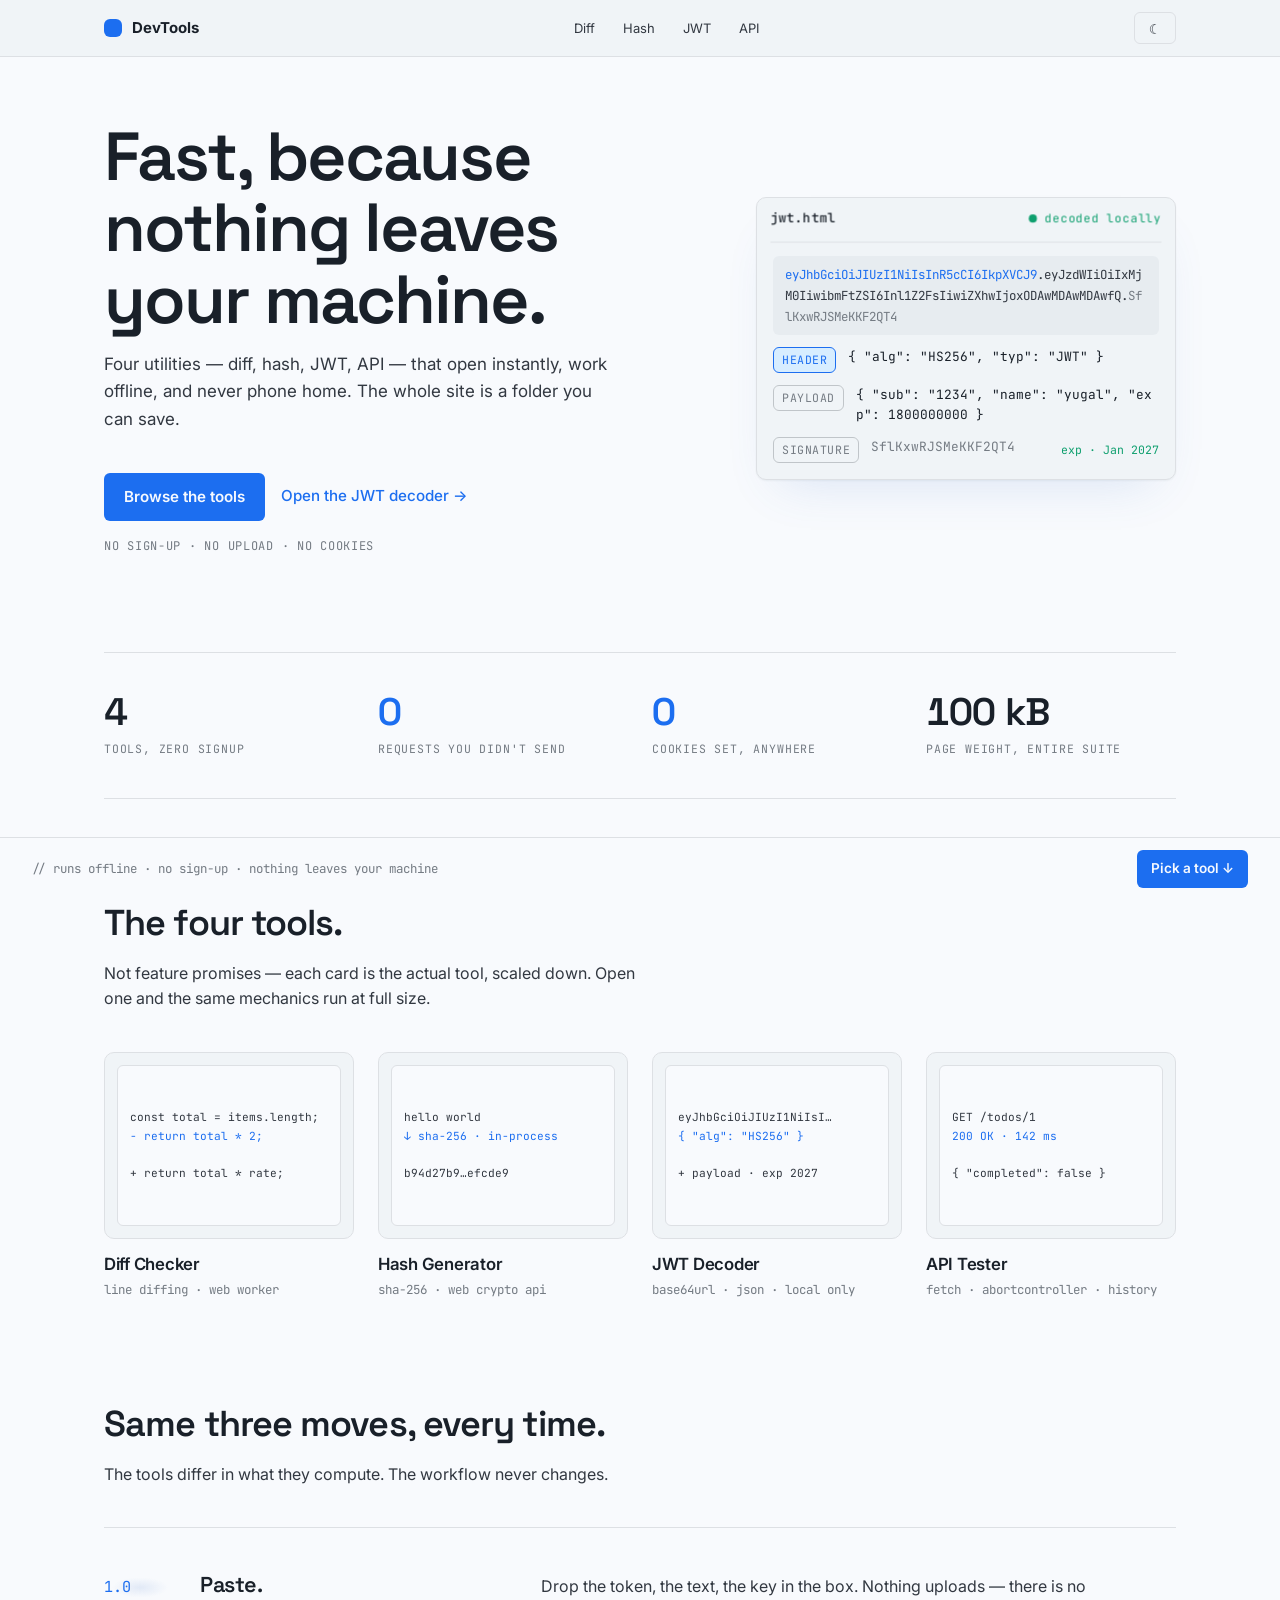
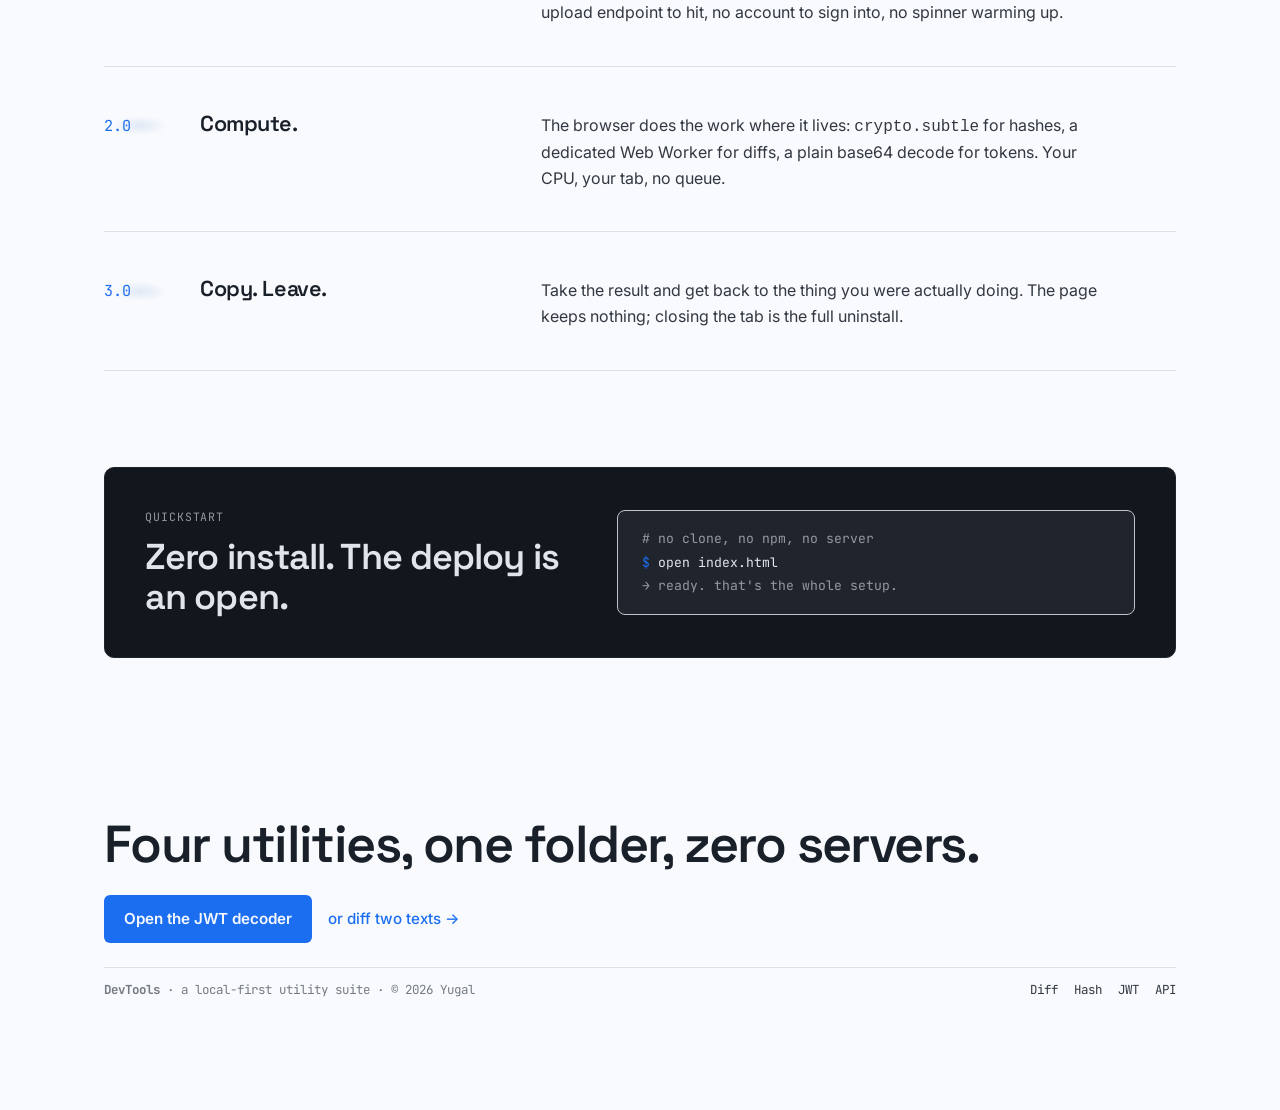
==== commit 40c09d8b: "added API Tester tool with request history and response" ====
--- a/index.html
+++ b/index.html
@@ -25,7 +25,7 @@
                 <a class="nav-link" href="diff.html">Diff</a>
                 <a class="nav-link" href="hash.html">Hash</a>
                 <a class="nav-link" href="jwt.html">JWT</a>
-                <a class="nav-link" href="storage.html">Storage</a>
+                <a class="nav-link" href="api.html">API</a>
             </div>
             <button class="theme-toggle" type="button" aria-label="Toggle dark mode" title="Toggle dark mode" aria-pressed="false">
                 <span class="icon-moon">☾</span>
@@ -40,7 +40,7 @@
         <section class="hero-split">
             <div class="hero-copy">
                 <h1>Fast, because nothing leaves your machine.</h1>
-                <p class="hero-lede">Four utilities — diff, hash, JWT, storage — that open instantly, work offline, and never phone home. The whole site is a folder you can save.</p>
+                <p class="hero-lede">Four utilities — diff, hash, JWT, API — that open instantly, work offline, and never phone home. The whole site is a folder you can save.</p>
                 <div class="hero-actions">
                     <a class="cta-solid" href="#tools">Browse the tools</a>
                     <a class="link-quiet" href="jwt.html">Open the JWT decoder →</a>
@@ -87,7 +87,7 @@
         <!-- T4 · Numbered stat strip: every number real and measured -->
         <section class="stat-strip reveal">
             <div><b>4</b><span>tools, zero signup</span></div>
-            <div class="zero"><b>0</b><span>requests while you work</span></div>
+            <div class="zero"><b>0</b><span>requests you didn&apos;t send</span></div>
             <div class="zero"><b>0</b><span>cookies set, anywhere</span></div>
             <div><b>100&nbsp;kB</b><span>page weight, entire suite</span></div>
         </section>
@@ -124,13 +124,13 @@
                 <p class="product__price">base64url · json · local only</p>
             </a>
 
-            <a class="product reveal" href="storage.html">
+            <a class="product reveal" href="api.html">
                 <span class="product__media">
-                    <span class="exhibit-lite" aria-hidden="true">theme→ "dark"<br>last_tab → "jwt"<br><span class="accent-text">clear all · confirm first</span></span>
+                    <span class="exhibit-lite" aria-hidden="true">GET /todos/1<br><span class="accent-text">200 OK · 142 ms</span><br>{ "completed": false }</span>
                 </span>
                 <span class="product__go" aria-hidden="true">→</span>
-                <h3 class="product__name">Storage Manager</h3>
-                <p class="product__price">localstorage · sessionstorage</p>
+                <h3 class="product__name">API Tester</h3>
+                <p class="product__price">fetch · abortcontroller · history</p>
             </a>
         </section>
 
@@ -178,7 +178,7 @@
             </div>
             <div class="foot-stmt__meta">
                 <span><strong>DevTools</strong> · a local-first utility suite · © 2026 Yugal</span>
-                <span><a href="diff.html">Diff</a><a href="hash.html">Hash</a><a href="jwt.html">JWT</a><a href="storage.html">Storage</a></span>
+                <span><a href="diff.html">Diff</a><a href="hash.html">Hash</a><a href="jwt.html">JWT</a><a href="api.html">API</a></span>
             </div>
         </footer>
 
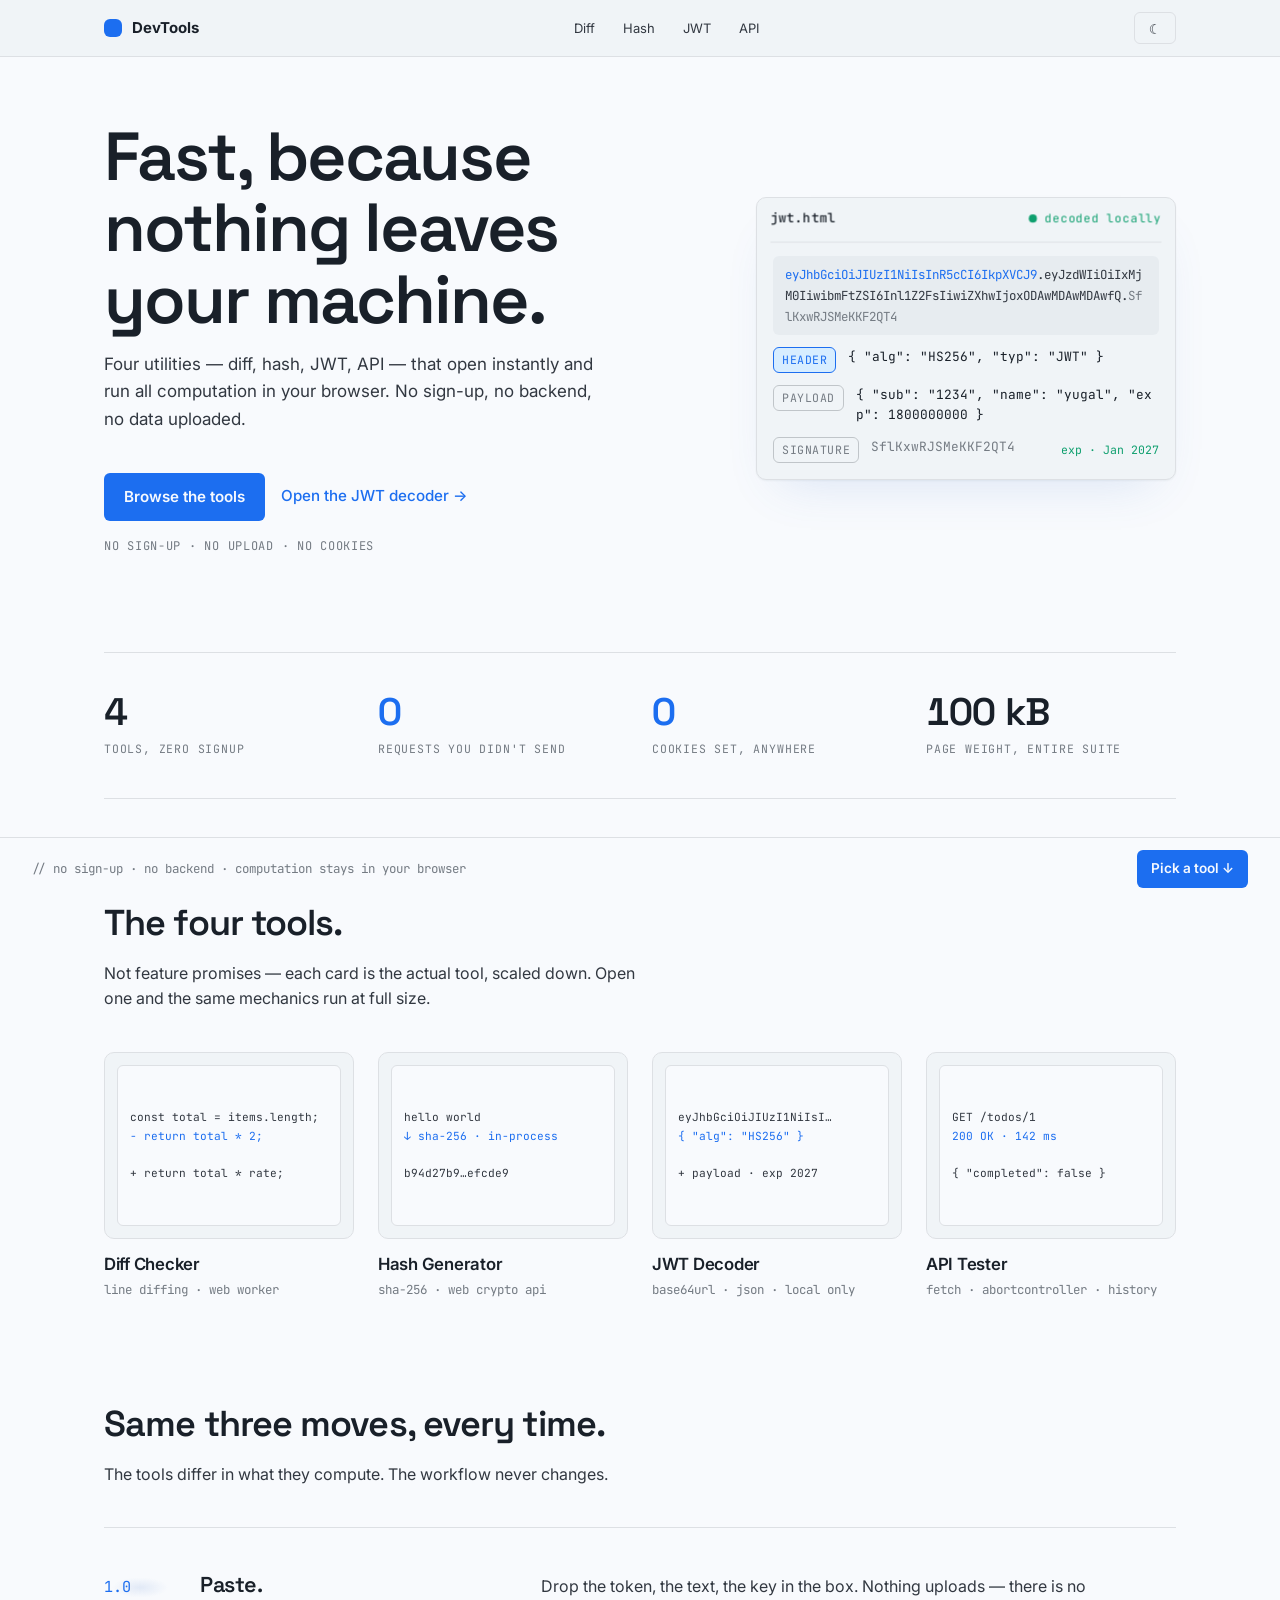
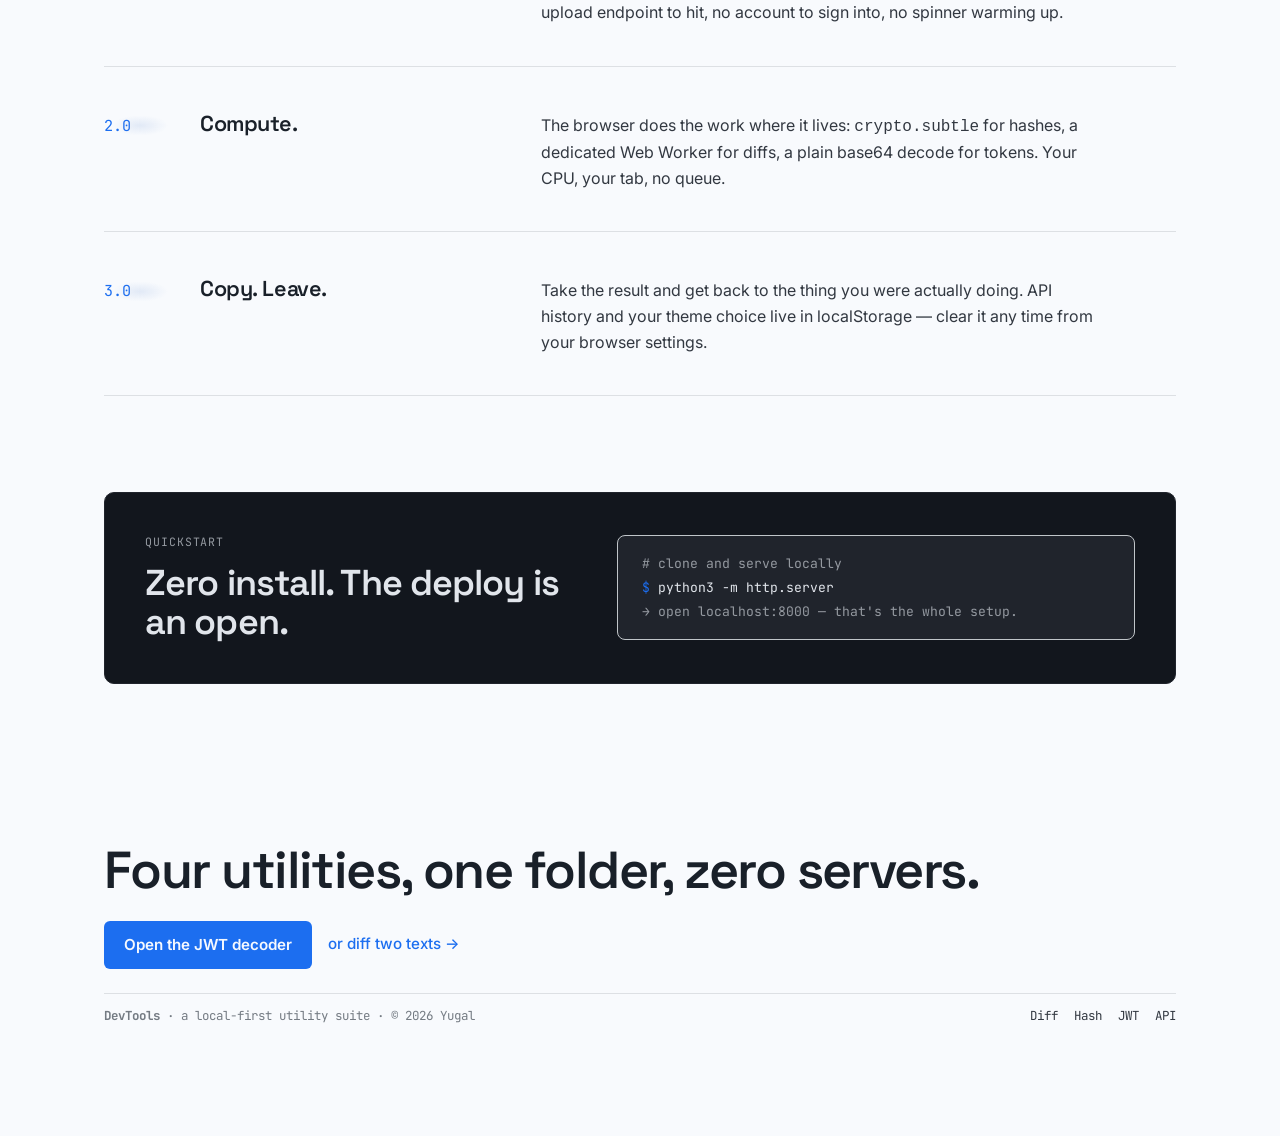
==== commit 4ce237a5: "updated readme with features, added MIT license" ====
--- a/index.html
+++ b/index.html
@@ -40,7 +40,7 @@
         <section class="hero-split">
             <div class="hero-copy">
                 <h1>Fast, because nothing leaves your machine.</h1>
-                <p class="hero-lede">Four utilities — diff, hash, JWT, API — that open instantly, work offline, and never phone home. The whole site is a folder you can save.</p>
+                <p class="hero-lede">Four utilities — diff, hash, JWT, API — that open instantly and run all computation in your browser. No sign-up, no backend, no data uploaded.</p>
                 <div class="hero-actions">
                     <a class="cta-solid" href="#tools">Browse the tools</a>
                     <a class="link-quiet" href="jwt.html">Open the JWT decoder →</a>
@@ -152,7 +152,7 @@
             <li class="reveal">
                 <span class="stage">3.0</span>
                 <h3>Copy. Leave.</h3>
-                <p>Take the result and get back to the thing you were actually doing. The page keeps nothing; closing the tab is the full uninstall.</p>
+                <p>Take the result and get back to the thing you were actually doing. API history and your theme choice live in localStorage — clear it any time from your browser settings.</p>
             </li>
         </ol>
 
@@ -163,9 +163,9 @@
                 <h2>Zero install. The deploy is an open.</h2>
             </div>
             <div class="qs-term">
-                <span class="c"># no clone, no npm, no server</span><br>
-                <span class="p">$</span> <span class="v">open index.html</span><br>
-                <span class="c">→ ready. that's the whole setup.</span>
+                <span class="c"># clone and serve locally</span><br>
+                <span class="p">$</span> <span class="v">python3 -m http.server</span><br>
+                <span class="c">→ open localhost:8000 — that's the whole setup.</span>
             </div>
         </section>
 
@@ -186,7 +186,7 @@
 
     <!-- C4 · Sticky bottom bar: the CTA, always reachable -->
     <aside class="cta-sticky">
-        <span class="note">// runs offline · no sign-up · nothing leaves your machine</span>
+        <span class="note">// no sign-up · no backend · computation stays in your browser</span>
         <a class="cta-solid" href="#tools">Pick a tool ↓</a>
     </aside>
 
